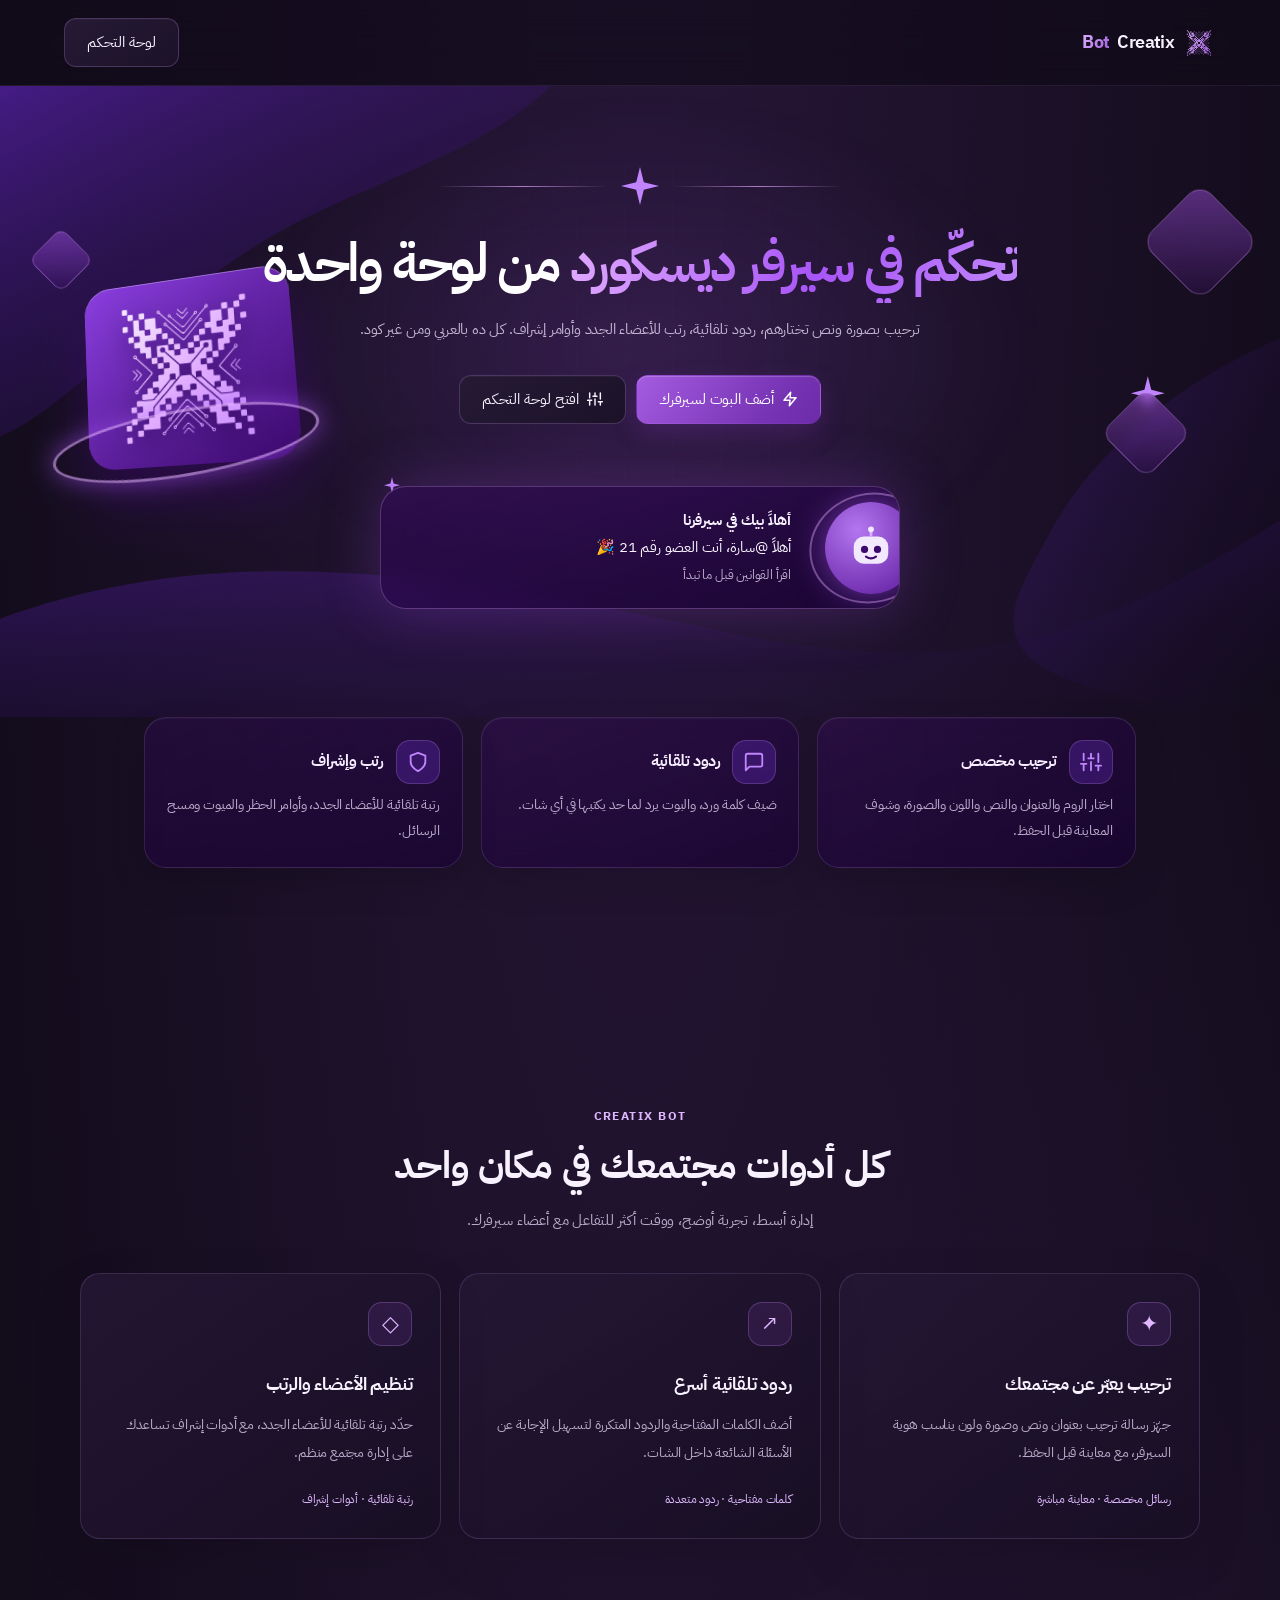
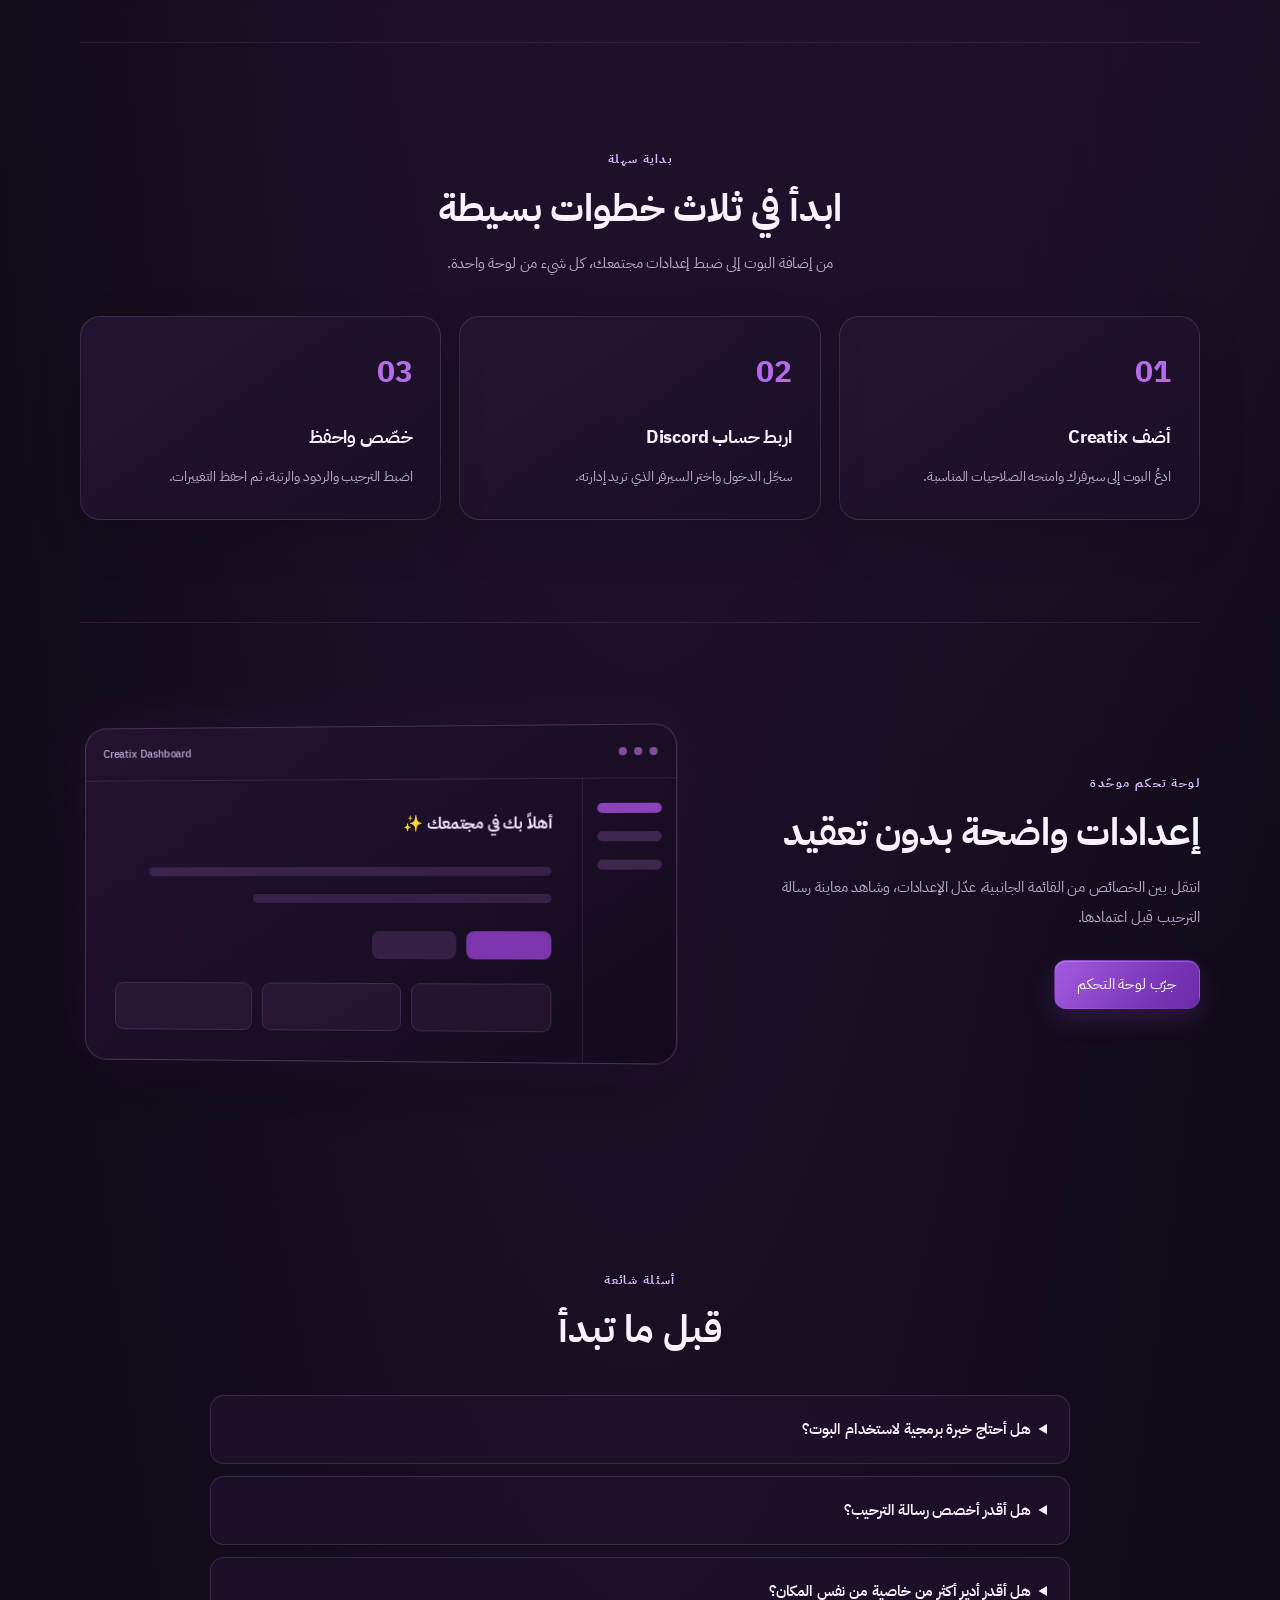
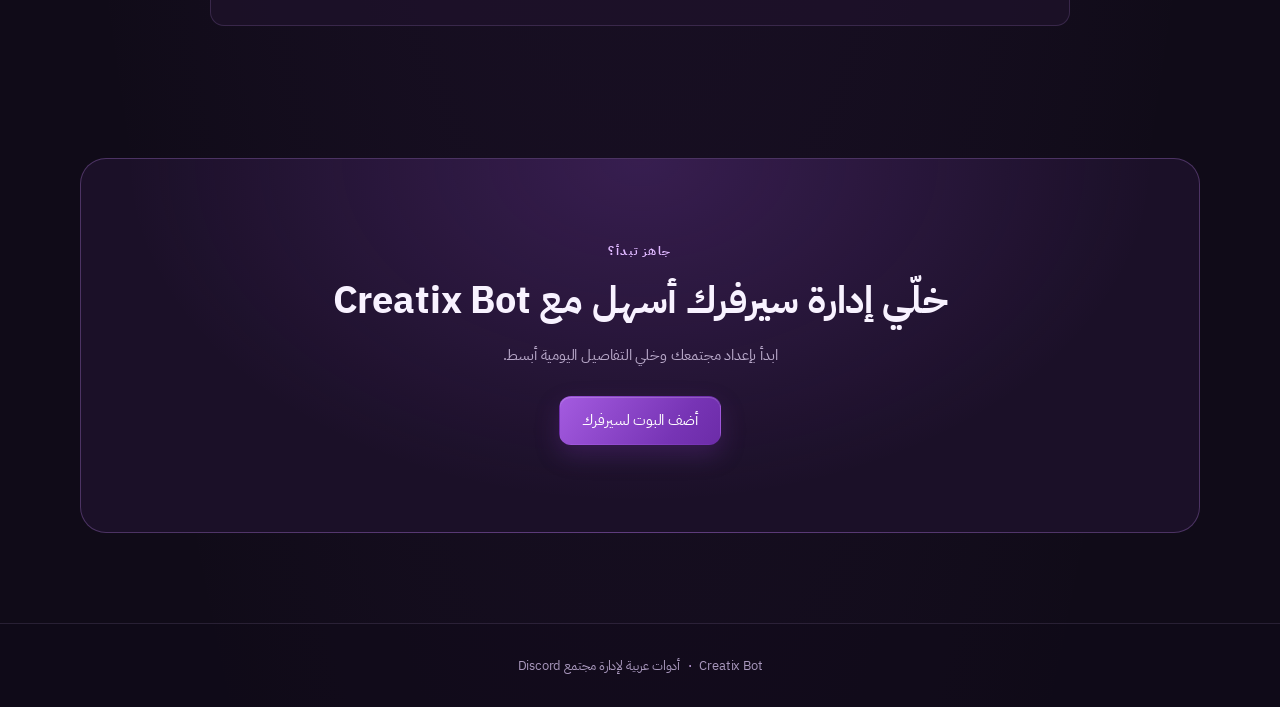
==== index.html @ 6eada6ea "Update stylesheet links and add logo styles" ====
<!doctype html>
<html lang="ar" dir="rtl">
<meta charset="utf-8">
<meta name="viewport" content="width=device-width,initial-scale=1">
<script>
/* restore the clean URL that 404.html encoded as /repo/?/dashboard */
(function(l){if(l.search[1]==='/'){var d=l.search.slice(1).split('&').map(function(s){return s.replace(/~and~/g,'&')}).join('?');
history.replaceState(null,null,l.pathname.slice(0,-1)+d+l.hash)}})(window.location);
/* base URL so relative assets and links work on /dashboard and /dashboard/ */
(function(l){if(l.protocol==='about:')return;document.write('<base href="'+(l.hostname.endsWith('github.io')?'/'+l.pathname.split('/')[1]+'/':'/')+'">')})(window.location);
</script>
<title>Creatix Bot</title>
<link rel="preconnect" href="https://fonts.googleapis.com">
<link rel="preconnect" href="https://fonts.gstatic.com" crossorigin>
<link href="https://fonts.googleapis.com/css2?family=IBM+Plex+Sans+Arabic:wght@400;500;600;700&display=swap" rel="stylesheet">
<style>
:root{--bg:#10002b;--pn:#190036;--bd:#3c096c;--ac:#9d4edd;--hi:#e0aaff;--tx:#f3e9ff;--mu:#b79ad6}
*{box-sizing:border-box}
body{margin:0;font:15px/1.8 'IBM Plex Sans Arabic',Tahoma,system-ui,sans-serif;background:var(--bg);color:var(--tx)}
a{color:inherit;text-decoration:none}
:focus-visible{outline:2px solid var(--hi);outline-offset:2px}
.btn{display:inline-block;border:1px solid var(--bd);background:var(--pn);color:var(--tx);padding:10px 22px;border-radius:10px;cursor:pointer;font:inherit}
.btn.p{background:var(--ac);border-color:var(--ac);color:#fff}
.top{display:flex;justify-content:space-between;align-items:center;padding:16px 5vw}
.logo{font-weight:600;font-size:18px}.logo b{color:var(--hi)}
.hero{position:relative;isolation:isolate;text-align:center;padding:10vh 5vw 8vh}
.hero::before{content:"";position:absolute;inset:0;z-index:-1;background:linear-gradient(var(--bd) 1px,transparent 1px) 0 0/44px 44px,linear-gradient(90deg,var(--bd) 1px,transparent 1px) 0 0/44px 44px;-webkit-mask-image:radial-gradient(ellipse at 50% 40%,#000 20%,transparent 70%);mask-image:radial-gradient(ellipse at 50% 40%,#000 20%,transparent 70%)}
h1{font-size:clamp(30px,6vw,54px);line-height:1.35;font-weight:600;margin:0 auto 14px;max-width:760px}
.lead{color:var(--mu);max-width:560px;margin:0 auto 26px}
.hero .btn{margin:4px}
.emb{max-width:400px;margin:44px auto 0;text-align:start;background:var(--pn);border:1px solid var(--bd);border-inline-start:4px solid var(--ac);border-radius:10px;padding:16px;box-shadow:0 0 70px rgba(157,78,221,.28)}
.emb small{color:var(--mu)}
.g3{display:grid;grid-template-columns:repeat(auto-fit,minmax(240px,1fr));gap:16px;max-width:1000px;margin:0 auto;padding:0 5vw 8vh}
.card{background:var(--pn);border:1px solid var(--bd);border-radius:12px;padding:18px;color:inherit;font:inherit;text-align:start}
.card h3{margin:0 0 4px;font-size:16px}.card p{margin:0;color:var(--mu);font-size:14px}
footer{text-align:center;color:var(--mu);padding:24px;border-top:1px solid var(--bd);font-size:13px}
.dash{display:grid;grid-template-columns:260px 1fr;min-height:100vh}
.sb{background:var(--pn);border-inline-end:1px solid var(--bd);padding:20px 14px;position:sticky;top:0;height:100vh;overflow:auto}
.sb h4{color:var(--mu);font-size:12px;font-weight:400;margin:18px 8px 4px}
.nv{display:block;width:100%;text-align:start;background:none;border:0;color:var(--mu);font:inherit;padding:9px 12px;border-radius:8px;cursor:pointer}
.nv:hover{background:#240046}.nv.on{background:#240046;color:#fff;box-shadow:inset -3px 0 var(--ac)}
.main{padding:28px 5vw;max-width:860px;width:100%}
.main h2{font-size:22px;margin:0 0 4px}.sub{color:var(--mu);margin:0 0 18px}
label{display:block;margin:12px 0 4px;color:var(--mu);font-size:13px}
input,select,textarea{width:100%;padding:9px 11px;border-radius:8px;border:1px solid var(--bd);background:var(--bg);color:var(--tx);font:inherit}
textarea{min-height:90px}.sb select{margin-bottom:6px}
input[type=checkbox]{width:auto;margin-inline-end:6px}
.row{display:flex;gap:8px;margin-bottom:8px}.row input{flex:1}
.pv{border-inline-start:4px solid var(--ac);background:var(--pn);border-radius:8px;padding:12px;margin:14px 0}
.pv div{white-space:pre-wrap}.pv img{max-width:100%;border-radius:8px;margin-top:8px}
.cs{display:grid;grid-template-columns:repeat(auto-fit,minmax(200px,1fr));gap:12px;margin-top:14px}
button.card{cursor:pointer}button.card:hover{border-color:var(--ac)}
@media(max-width:760px){.dash{grid-template-columns:1fr}.sb{position:static;height:auto}}
</style>
<link rel="icon" href="assets/favicon.ico" sizes="any">
<link rel="stylesheet" href="creatix-enhancements.css?v=4">
<link rel="stylesheet" href="creatix-dashboard-motion.css?v=4">
<link rel="stylesheet" href="creatix-landing.css?v=4">

<style id="cx-logo">
.logo{display:inline-flex;align-items:center;gap:8px}
.logo-mark{display:inline-block;flex:none;width:34px;height:34px;background:url(assets/CREATIX.png) center/contain no-repeat}
@supports ((-webkit-mask-image:url(a)) or (mask-image:url(a))){
.logo-mark{background:linear-gradient(120deg,#dfb8ff,#9e56dc);-webkit-mask:url(assets/CREATIX.png) center/contain no-repeat;mask:url(assets/CREATIX.png) center/contain no-repeat}
.plate .lm .logo-mark{background:linear-gradient(135deg,#fff,#e0aaff 55%,#c084fc)}}
.plate .lm{display:grid;width:86%;filter:drop-shadow(0 8px 16px rgba(20,0,50,.5))}
.plate .lm .logo-mark{width:100%;height:auto;aspect-ratio:1}
</style>
<div id="land">
<div class="top"><a class="logo" href="./"><span class="logo-mark" role="img" aria-label="Creatix"></span>Creatix <b>Bot</b></a><a class="btn" href="dashboard">لوحة التحكم</a></div>
<section class="hero">
<svg class="waves" viewBox="0 0 1440 900" preserveAspectRatio="none" aria-hidden="true"><defs><linearGradient id="wg" x1="0" y1="0" x2="1" y2="1"><stop offset="0" stop-color="#6d28d9" stop-opacity=".55"/><stop offset="1" stop-color="#10002b" stop-opacity="0"/></linearGradient></defs><path d="M0 0H620C520 120 380 140 250 260 130 370 60 470 0 500Z" fill="url(#wg)"/><path d="M0 760C260 640 520 700 820 780S1260 760 1440 620V900H0Z" fill="url(#wg)" opacity=".7"/><path d="M1440 360C1330 420 1230 520 1180 640S1060 860 1440 900Z" fill="url(#wg)" opacity=".5"/></svg>
<span class="spk" style="--s:34px;right:9%;top:46%"></span><span class="spk" style="--s:16px;left:30%;top:62%;animation-delay:1.2s"></span>
<i class="dia" style="--w:84px;right:3%;top:18%"></i><i class="dia" style="--w:64px;right:8%;top:50%;animation-delay:1.5s"></i><i class="dia d3" style="--w:46px;left:3%;top:24%;animation-delay:.8s"></i>
<div class="plate"><div class="plate-in"><span class="lm"><span class="logo-mark" role="img" aria-label="Creatix"></span></span></div></div>
<div class="orn"><i></i><span class="spk" style="--s:38px"></span><i></i></div>
<h1><span class="gl">تحكّم في سيرفر ديسكورد</span> <span class="wt">من لوحة واحدة</span></h1>
<p class="lead">ترحيب بصورة ونص تختارهم، ردود تلقائية، رتب للأعضاء الجدد وأوامر إشراف. كل ده بالعربي ومن غير كود.</p>
<a class="btn p inv"><svg viewBox="0 0 24 24" aria-hidden="true"><polygon points="13 2 3 14 12 14 11 22 21 10 12 10 13 2"/></svg>أضف البوت لسيرفرك</a> <a class="btn" href="dashboard"><svg viewBox="0 0 24 24" aria-hidden="true"><path d="M4 21v-7M4 10V3M12 21v-9M12 8V3M20 21v-5M20 12V3M1 14h6M9 8h6M17 16h6"/></svg>افتح لوحة التحكم</a>
<div class="emb"><div class="orb"><svg viewBox="0 0 64 64" aria-hidden="true"><path d="M32 6v8" stroke="#e0aaff" stroke-width="4" stroke-linecap="round"/><circle cx="32" cy="6" r="4" fill="#f3e9ff"/><rect x="8" y="16" width="48" height="38" rx="14" fill="#f3e9ff"/><circle cx="23" cy="34" r="5" fill="#3c096c"/><circle cx="41" cy="34" r="5" fill="#3c096c"/><path d="M25 44q7 5 14 0" stroke="#3c096c" stroke-width="3" fill="none" stroke-linecap="round"/></svg></div><b>أهلاً بيك في سيرفرنا</b><div>أهلاً @سارة، أنت العضو رقم 21 🎉</div><small>اقرأ القوانين قبل ما تبدأ</small></div>
</section>
<div class="g3">
<div class="card"><div class="card-h"><span class="ico"><svg viewBox="0 0 24 24" aria-hidden="true"><path d="M4 21v-7M4 10V3M12 21v-9M12 8V3M20 21v-5M20 12V3M1 14h6M9 8h6M17 16h6"/></svg></span><h3>ترحيب مخصص</h3></div><p>اختار الروم والعنوان والنص واللون والصورة، وشوف المعاينة قبل الحفظ.</p></div>
<div class="card"><div class="card-h"><span class="ico"><svg viewBox="0 0 24 24" aria-hidden="true"><path d="M21 15a2 2 0 0 1-2 2H7l-4 4V5a2 2 0 0 1 2-2h14a2 2 0 0 1 2 2z"/></svg></span><h3>ردود تلقائية</h3></div><p>ضيف كلمة ورد، والبوت يرد لما حد يكتبها في أي شات.</p></div>
<div class="card"><div class="card-h"><span class="ico"><svg viewBox="0 0 24 24" aria-hidden="true"><path d="M12 22s8-4 8-10V5l-8-3-8 3v7c0 6 8 10 8 10z"/></svg></span><h3>رتب وإشراف</h3></div><p>رتبة تلقائية للأعضاء الجدد، وأوامر الحظر والميوت ومسح الرسائل.</p></div>
</div>

<section class="landing-section intro-section">
  <div class="section-heading"><span class="eyebrow">CREATIX BOT</span><h2>كل أدوات مجتمعك في مكان واحد</h2><p>إدارة أبسط، تجربة أوضح، ووقت أكثر للتفاعل مع أعضاء سيرفرك.</p></div>
  <div class="feature-grid">
    <article class="feature-card"><span class="feature-icon">✦</span><h3>ترحيب يعبّر عن مجتمعك</h3><p>جهّز رسالة ترحيب بعنوان ونص وصورة ولون يناسب هوية السيرفر، مع معاينة قبل الحفظ.</p><span class="feature-meta">رسائل مخصصة · معاينة مباشرة</span></article>
    <article class="feature-card"><span class="feature-icon">↗</span><h3>ردود تلقائية أسرع</h3><p>أضف الكلمات المفتاحية والردود المتكررة لتسهيل الإجابة عن الأسئلة الشائعة داخل الشات.</p><span class="feature-meta">كلمات مفتاحية · ردود متعددة</span></article>
    <article class="feature-card"><span class="feature-icon">◇</span><h3>تنظيم الأعضاء والرتب</h3><p>حدّد رتبة تلقائية للأعضاء الجدد، مع أدوات إشراف تساعدك على إدارة مجتمع منظم.</p><span class="feature-meta">رتبة تلقائية · أدوات إشراف</span></article>
  </div>
</section>

<section class="landing-section steps-section">
  <div class="section-heading"><span class="eyebrow">بداية سهلة</span><h2>ابدأ في ثلاث خطوات بسيطة</h2><p>من إضافة البوت إلى ضبط إعدادات مجتمعك، كل شيء من لوحة واحدة.</p></div>
  <div class="steps-grid">
    <article class="step-card"><span>01</span><h3>أضف Creatix</h3><p>ادعُ البوت إلى سيرفرك وامنحه الصلاحيات المناسبة.</p></article>
    <article class="step-card"><span>02</span><h3>اربط حساب Discord</h3><p>سجّل الدخول واختر السيرفر الذي تريد إدارته.</p></article>
    <article class="step-card"><span>03</span><h3>خصّص واحفظ</h3><p>اضبط الترحيب والردود والرتبة، ثم احفظ التغييرات.</p></article>
  </div>
</section>

<section class="landing-section showcase-section">
  <div class="showcase-copy"><span class="eyebrow">لوحة تحكم موحّدة</span><h2>إعدادات واضحة بدون تعقيد</h2><p>انتقل بين الخصائص من القائمة الجانبية، عدّل الإعدادات، وشاهد معاينة رسالة الترحيب قبل اعتمادها.</p><a class="btn p" href="dashboard">جرّب لوحة التحكم</a></div>
  <div class="showcase-panel"><div class="showcase-top"><span></span><span></span><span></span><b>Creatix Dashboard</b></div><div class="showcase-body"><div class="showcase-nav"><i></i><i></i><i></i></div><div class="showcase-content"><strong>أهلاً بك في مجتمعك ✨</strong><div class="showcase-line wide"></div><div class="showcase-line"></div><div class="showcase-actions"><i></i><i></i></div><div class="showcase-stat-grid"><i></i><i></i><i></i></div></div></div></div>
</section>

<section class="landing-section faq-section">
  <div class="section-heading"><span class="eyebrow">أسئلة شائعة</span><h2>قبل ما تبدأ</h2></div>
  <div class="faq-list">
    <details><summary>هل أحتاج خبرة برمجية لاستخدام البوت؟</summary><p>لا، تقدر تضبط الخصائص الأساسية من لوحة التحكم بدون كتابة كود.</p></details>
    <details><summary>هل أقدر أخصص رسالة الترحيب؟</summary><p>نعم، يمكنك تحديد الروم والعنوان والنص واللون ورابط الصورة والفوتر ومعاينة الرسالة.</p></details>
    <details><summary>هل أقدر أدير أكثر من خاصية من نفس المكان؟</summary><p>نعم، لوحة التحكم تجمع إعدادات الترحيب والردود التلقائية والرتبة التلقائية.</p></details>
  </div>
</section>

<section class="final-cta"><span class="eyebrow">جاهز تبدأ؟</span><h2>خلّي إدارة سيرفرك أسهل مع Creatix Bot</h2><p>ابدأ بإعداد مجتمعك وخلي التفاصيل اليومية أبسط.</p><a class="btn p inv">أضف البوت لسيرفرك</a></section>
<footer>Creatix Bot <span>·</span> أدوات عربية لإدارة مجتمع Discord</footer>
</div>

<div id="dash" class="dash noauth" hidden>
<aside class="sb">
<a class="logo" href="./"><span class="logo-mark" role="img" aria-label="Creatix"></span>Creatix <b>Bot</b></a>
<label for="g">السيرفر</label><select id="g"></select>
<h4>عام</h4><button class="nv" data-v="ov">نظرة عامة</button>
<h4>الخصائص</h4>
<button class="nv" data-v="wl">الترحيب</button>
<button class="nv" data-v="rp">الرد التلقائي</button>
<button class="nv" data-v="ar">الرتبة التلقائية</button>
<h4>الحساب</h4><button class="nv" id="out">تسجيل الخروج</button>
</aside>
<main class="main">
<div id="gate" class="gate" hidden><div class="gate-card">
<div class="gate-mark">C</div><h2 id="gh"></h2><p id="gt"></p>
<div class="gate-actions"><a class="btn p" id="lg">المتابعة بحساب Discord</a><a class="btn p inv" id="ab">أضف البوت لسيرفرك</a><button class="btn" id="rf">تحديث</button></div>
<small class="gate-note" id="gn">نطلب معرفة اسمك وسيرفراتك فقط. مش بنقرأ رسائلك.</small>
<div><a class="gate-back" href="./">العودة للصفحة الرئيسية</a> <button class="gate-back" id="lo">تسجيل الخروج</button></div>
</div></div>
<div id="panel" hidden>
<section data-s="ov"><h2>نظرة عامة</h2><p class="sub">اختار الخاصية اللي تحب تضبطها.</p>
<div class="cs">
<button class="card" data-v="wl"><h3>الترحيب</h3><p>رسالة وصورة للأعضاء الجدد</p></button>
<button class="card" data-v="rp"><h3>الرد التلقائي</h3><p>كلمات وردود جاهزة</p></button>
<button class="card" data-v="ar"><h3>الرتبة التلقائية</h3><p>رتبة تتضاف عند الدخول</p></button>
</div></section>
<section data-s="wl" hidden><div class="welcome-layout"><div class="welcome-form"><div class="welcome-heading"><div><span class="eyebrow">إعدادات المجتمع</span><h2>إعداد الترحيب</h2><p class="sub">خصص الرسالة التي تظهر تلقائيًا عند انضمام عضو جديد إلى سيرفرك.</p></div><span class="heading-icon">✦</span></div>
<div class="welcome-toggle"><div><strong>تفعيل الترحيب</strong><small>سيتم عرض رسالة الترحيب عند دخول الأعضاء الجدد.</small></div><label class="switch"><input id="won" type="checkbox"><span></span></label></div>
<label for="wch">الروم</label><select id="wch"></select>
<label for="wt">العنوان</label><input id="wt">
<label for="wx">النص (المتغيرات: {member} {server} {count})</label><textarea id="wx"></textarea>
<label for="wc">اللون</label><input id="wc" type="color">
<label for="wi">رابط الصورة (يبدأ بـ https)</label><input id="wi" placeholder="https://...">
<label for="wf">الفوتر</label><input id="wf">
<div class="welcome-preview-head"><strong>معاينة الرسالة</strong><span>تتحدث تلقائيًا أثناء التعديل</span></div><div class="pv" id="pv"></div>
<div class="welcome-save"><button class="btn p sv">حفظ التغييرات</button> <span class="st"></span></div></div>
<aside class="welcome-aside"><div class="aside-art"><span>✦</span><strong>Creatix</strong><small>WELCOME EXPERIENCE</small></div><div class="aside-tip"><span class="tip-icon">✧</span><h3>نصائح لرسالة ترحيب مميزة</h3><p>خلّي أول انطباع عن سيرفرك واضح وودود، وعرّف العضو الجديد بالمكان.</p><ul><li>استخدم اسم السيرفر لتخصيص الرسالة.</li><li>أضف روابط مهمة مثل القوانين.</li><li>اكتب رسالة قصيرة وسهلة القراءة.</li></ul></div><div class="aside-note"><strong>المتغيرات المتاحة</strong><code>{member}</code><code>{server}</code><code>{count}</code><small>استخدمها داخل نص الترحيب لتخصيص الرسالة تلقائيًا.</small></div></aside></div></section>
<section data-s="rp" hidden><h2>الرد التلقائي</h2><p class="sub">لما حد يكتب الكلمة، البوت يرد بالنص.</p>
<div id="rl"></div><button class="btn" id="ad">إضافة رد</button><br><br>
<button class="btn p sv">حفظ</button> <span class="st"></span></section>
<section data-s="ar" hidden><h2>الرتبة التلقائية</h2><p class="sub">رتبة البوت لازم تكون أعلى منها.</p>
<label for="ro">الرتبة</label><select id="ro"></select><br>
<button class="btn p sv">حفظ</button> <span class="st"></span></section>
</div>
</main>
<div class="savebar" id="sbar"><span>عندك تغييرات غير محفوظة</span><button class="btn" id="rv">تجاهل</button><button class="btn p" id="sv2">حفظ التغييرات</button></div>
</div>
<div class="cx-bar" id="bar"></div>
<div class="toasts" id="toasts" aria-live="polite"></div>

<script>
const API='https://creatix-studio-bot.opaidamazed.workers.dev',CID='1567973220165095605';
const INV='https://discord.com/oauth2/authorize?client_id='+CID+'&permissions=1099780156422&scope=bot%20applications.commands';
const $=i=>document.getElementById(i),all=s=>document.querySelectorAll(s);
const esc=s=>String(s).replace(/[&<>"']/g,c=>'&#'+c.charCodeAt(0)+';');
const opt=(a,f)=>'<option value="">—</option>'+a.map(x=>'<option value="'+x.id+'">'+f(x)+'</option>').join('');
all('.inv').forEach(a=>{a.href=INV;a.target='_blank'});$('lg').href=API+'/login';
let fake=null;const rs=u=>{try{history.replaceState(null,'',new URL(u,document.baseURI))}catch(e){}};
if(location.hash.startsWith('#sid=')){localStorage.sid=location.hash.slice(5);rs('dashboard')}
else if(location.hash=='#/dashboard')rs('dashboard');
const api=async(u,o={})=>{const r=await fetch(API+u,{...o,headers:{authorization:'Bearer '+(localStorage.sid||''),'content-type':'application/json'}});
if(r.status==401){delete localStorage.sid;throw 401}if(!r.ok){const j=await r.json().catch(()=>({}));throw{status:r.status,detail:j.detail||j.error}}return r.json()};
const GM={load:['جارٍ التحميل…','لحظات ونجهّز لوحتك.'],login:['سجّل دخولك للمتابعة','استخدم حساب Discord لإدارة السيرفرات اللي البوت موجود فيها.'],none:['البوت مش في سيرفر تديره','أضف البوت لسيرفرك، وبعدها حدّث الصفحة.'],err:['تعذّر تحميل البيانات','حدّث الصفحة بعد لحظات.']};
function gate(m,t){$('gate').hidden=!m;$('panel').hidden=!!m;$('dash').classList.toggle('noauth',!!m);if(!m)return;
$('gh').textContent=GM[m][0];$('gt').textContent=t||GM[m][1];$('lg').hidden=$('gn').hidden=m!='login';
$('ab').hidden=$('rf').hidden=$('lo').hidden=!(m=='none'||m=='err')}
$('rf').onclick=()=>location.reload();
let on=0;
const isDash=()=>fake!==null?fake:location.pathname.replace(/\/$/,'').endsWith('/dashboard');
function go(u){const d=/dashboard\/?$/.test(u);try{history.pushState(null,'',new URL(u,document.baseURI))}catch(e){fake=d}route();scrollTo(0,0)}
function route(){const d=isDash();if(!d&&fake===null){try{if(location.pathname!==new URL(document.baseURI).pathname)history.replaceState(null,'',document.baseURI)}catch(e){}}$('land').hidden=d;$('dash').hidden=!d;if(d&&!on){on=1;start()}if(!d)on=0}
async function start(){if(!localStorage.sid)return gate('login');gate('load');
try{const gs=await api('/api/guilds');
if(!gs.length){let t;try{const d=await api('/api/diag');t=d.bot===0?'البوت لسه مش مضاف على أي سيرفر.':d.shared===0?'البوت موجود، بس مش في أي سيرفر إنت فيه.':'البوت موجود في سيرفراتك، بس مفيش عندك صلاحية Manage Server فيها.'}catch(e){}return gate('none',t)}
gate(0);$('g').innerHTML=gs.map(g=>'<option value="'+g.id+'">'+esc(g.name)+'</option>').join('');load()}
catch(e){gate(e===401?'login':'err',e===401?'انتهت الجلسة، سجّل دخولك مرة تانية.':e&&e.detail?'السبب: '+e.detail:e instanceof TypeError?'تعذّر الوصول للخادم.':'')}}
$('lo').onclick=()=>$('out').click();
async function load(){const id=$('g').value;$('bar').classList.add('on');$('panel').classList.add('loading');try{
const [m,c]=await Promise.all([api('/api/guilds/'+id+'/meta'),api('/api/guilds/'+id+'/config')]);
$('wch').innerHTML=opt(m.channels,x=>'#'+esc(x.name));$('ro').innerHTML=opt(m.roles,x=>esc(x.name));
const w=c.welcome;$('won').checked=w.on;$('wch').value=w.channel;$('wt').value=w.title;$('wx').value=w.text;$('wc').value=w.color;$('wi').value=w.image;$('wf').value=w.footer;$('ro').value=c.autorole;
$('rl').innerHTML='';c.replies.forEach(r=>add(r.k,r.v));pv()}finally{$('bar').classList.remove('on');$('panel').classList.remove('loading');mark(0)}}
function add(k,v){const d=document.createElement('div');d.className='row';
d.innerHTML='<input class="k" placeholder="الكلمة"><input class="v" placeholder="الرد"><button class="btn" type="button">حذف</button>';
d.querySelector('.k').value=typeof k=='string'?k:'';d.querySelector('.v').value=typeof v=='string'?v:'';
d.querySelector('button').onclick=()=>{mark(1);d.classList.add('out');setTimeout(()=>d.remove(),180)};$('rl').appendChild(d)}
function pv(){const f=s=>esc(s).split('{member}').join('@العضو').split('{server}').join('السيرفر').split('{count}').join('21');
const p=$('pv');p.style.borderColor=$('wc').value;
p.innerHTML='<b>'+f($('wt').value)+'</b><div>'+f($('wx').value)+'</div>'+($('wi').value.startsWith('https://')?'<img src="'+esc($('wi').value)+'" alt="">':'')+'<small>'+f($('wf').value)+'</small>'}
['wt','wx','wc','wi','wf'].forEach(i=>$(i).addEventListener('input',pv));
function show(v){all('[data-s]').forEach(s=>s.hidden=s.dataset.s!=v);all('.nv[data-v]').forEach(b=>b.classList.toggle('on',b.dataset.v==v))}
all('[data-v]').forEach(b=>b.onclick=()=>show(b.dataset.v));show('ov');
$('ad').onclick=()=>add();$('g').onchange=load;
$('out').onclick=()=>{delete localStorage.sid;on=0;go('./')};
let dirty=0;
function mark(v){dirty=v;$('sbar').classList.toggle('show',!!v)}
function toast(t,k){const e=document.createElement('div');e.className='toast '+k;e.textContent=t;$('toasts').appendChild(e);
setTimeout(()=>{e.classList.add('out');setTimeout(()=>e.remove(),250)},2600)}
async function save(b){b.classList.add('busy');b.disabled=true;
const body={welcome:{on:$('won').checked,channel:$('wch').value,title:$('wt').value,text:$('wx').value,color:$('wc').value,image:$('wi').value,footer:$('wf').value},autorole:$('ro').value,
replies:[...all('#rl .row')].map(r=>({k:r.querySelector('.k').value.trim(),v:r.querySelector('.v').value.trim()})).filter(r=>r.k&&r.v)};
try{await api('/api/guilds/'+$('g').value+'/config',{method:'PUT',body:JSON.stringify(body)});mark(0);toast('تم حفظ التغييرات','ok')}
catch(e){toast(e===401?'انتهت الجلسة، سجّل دخولك من جديد':'فشل الحفظ، حاول مرة أخرى','err')}
b.classList.remove('busy');b.disabled=false}
all('.sv').forEach(b=>b.onclick=()=>save(b));
$('sv2').onclick=()=>save($('sv2'));$('rv').onclick=()=>load();
$('panel').addEventListener('input',()=>mark(1));$('ad').addEventListener('click',()=>mark(1));
addEventListener('beforeunload',e=>{if(dirty)e.preventDefault()});
addEventListener('popstate',route);
document.addEventListener('click',e=>{const a=e.target.closest&&e.target.closest('a[href]');if(!a||a.target||e.metaKey||e.ctrlKey||e.shiftKey||e.button)return;
const r=a.getAttribute('href');if(r!=='dashboard'&&r!=='./')return;e.preventDefault();go(r)});
route();
</script>
---- creatix-enhancements.css ----
/* Creatix Bot — visual refresh layer
   Intentionally overrides presentation only. Existing HTML, API calls,
   Discord session handling, and saved configuration remain untouched. */
:root {
  --bg: #100b18;
  --pn: #1b1228;
  --bd: #403052;
  --ac: #9450d5;
  --hi: #dfb8ff;
  --tx: #f8f2ff;
  --mu: #b9a9ca;
  --surface-soft: #241934;
  --surface-hover: #2c1e3d;
  --shadow-violet: 0 18px 50px rgba(91, 35, 132, .22);
  --shadow-card: 0 16px 38px rgba(0, 0, 0, .22);
  --ease-out: cubic-bezier(.2, .75, .25, 1);
}

html {
  scroll-behavior: smooth;
  scrollbar-color: #63427e #130d1d;
}

body {
  position: relative;
  overflow-x: hidden;
  background:
    radial-gradient(ellipse at 50% -18%, rgba(147, 74, 204, .19), transparent 48rem),
    radial-gradient(ellipse at 100% 42%, rgba(89, 47, 124, .11), transparent 34rem),
    var(--bg);
  color: var(--tx);
  letter-spacing: -.012em;
  -webkit-font-smoothing: antialiased;
  text-rendering: optimizeLegibility;
}

[hidden] {
  display: none !important;
}

::selection {
  color: #fff;
  background: rgba(157, 78, 221, .48);
}

:focus-visible {
  outline: 2px solid var(--hi);
  outline-offset: 3px;
}

a {
  transition: color .2s ease, opacity .2s ease;
}

.top {
  position: relative;
  z-index: 3;
  padding: 18px clamp(20px, 5vw, 84px);
  border-bottom: 1px solid rgba(223, 184, 255, .09);
  background: rgba(16, 11, 24, .62);
  backdrop-filter: blur(18px);
  -webkit-backdrop-filter: blur(18px);
}

.logo {
  display: inline-flex;
  align-items: center;
  gap: 5px;
  letter-spacing: -.035em;
}

.logo b {
  background: linear-gradient(120deg, #dfb8ff, #9e56dc);
  background-clip: text;
  -webkit-background-clip: text;
  color: transparent;
}

.btn {
  position: relative;
  overflow: hidden;
  border: 1px solid rgba(194, 143, 235, .26);
  border-radius: 12px;
  background: linear-gradient(145deg, #261a35, #1b1228);
  color: var(--tx);
  padding: 10px 22px;
  box-shadow: 0 1px 0 rgba(255, 255, 255, .035) inset;
  transition:
    transform .25s var(--ease-out),
    border-color .25s ease,
    background .25s ease,
    box-shadow .25s ease,
    filter .25s ease;
}

.btn::after {
  content: "";
  position: absolute;
  inset: 0;
  pointer-events: none;
  background: linear-gradient(115deg, transparent 25%, rgba(255,255,255,.13), transparent 70%);
  transform: translateX(-130%);
  transition: transform .65s var(--ease-out);
}

.btn:hover {
  transform: translateY(-2px);
  border-color: rgba(223, 184, 255, .58);
  box-shadow: 0 10px 26px rgba(0, 0, 0, .2);
}

.btn:hover::after {
  transform: translateX(130%);
}

.btn:active {
  transform: translateY(0) scale(.985);
}

.btn.p {
  border-color: transparent;
  background: linear-gradient(125deg, #a45be0, #7734b5 72%, #6c2ca8);
  color: #fff;
  box-shadow: 0 10px 25px rgba(129, 58, 184, .25), 0 1px 0 rgba(255,255,255,.18) inset;
}

.btn.p:hover {
  filter: brightness(1.09);
  box-shadow: 0 14px 32px rgba(129, 58, 184, .36), 0 1px 0 rgba(255,255,255,.2) inset;
}

.hero {
  isolation: isolate;
  overflow: hidden;
  padding: clamp(76px, 10vh, 124px) 5vw 88px;
}

.hero::before {
  opacity: .72;
  background:
    linear-gradient(rgba(157, 78, 221, .13) 1px, transparent 1px) 0 0 / 48px 48px,
    linear-gradient(90deg, rgba(157, 78, 221, .13) 1px, transparent 1px) 0 0 / 48px 48px;
  -webkit-mask-image: radial-gradient(ellipse at 50% 38%, #000 14%, transparent 73%);
  mask-image: radial-gradient(ellipse at 50% 38%, #000 14%, transparent 73%);
  animation: grid-breathe 9s ease-in-out infinite alternate;
}

.hero::after {
  content: "";
  position: absolute;
  z-index: -1;
  width: min(72vw, 820px);
  height: min(48vw, 500px);
  top: 2%;
  left: 50%;
  border-radius: 50%;
  background: radial-gradient(ellipse, rgba(148, 80, 213, .15), transparent 68%);
  filter: blur(20px);
  transform: translateX(-50%);
  pointer-events: none;
}

h1 {
  position: relative;
  letter-spacing: -.045em;
  text-wrap: balance;
  background: linear-gradient(115deg, #fff 12%, #ead4ff 56%, #b878e8 100%);
  color: transparent;
  -webkit-background-clip: text;
  background-clip: text;
  animation: fade-up .75s var(--ease-out) both;
}

.lead {
  position: relative;
  color: #c3b4d2;
  line-height: 2;
  animation: fade-up .8s .12s var(--ease-out) both;
}

.hero .btn {
  margin: 5px 3px;
}

.hero .btn.p {
  animation: fade-up .8s .2s var(--ease-out) both;
}

.emb {
  position: relative;
  overflow: hidden;
  margin-top: 48px;
  border: 1px solid rgba(213, 178, 244, .2);
  border-inline-start: 4px solid var(--ac);
  border-radius: 18px;
  background: linear-gradient(145deg, rgba(38, 25, 54, .98), rgba(25, 16, 39, .98));
  box-shadow: var(--shadow-violet), 0 1px 0 rgba(255,255,255,.05) inset;
  animation: float-in 1s .18s var(--ease-out) both, gentle-float 7s 1.2s ease-in-out infinite;
}

.emb::before {
  content: "";
  position: absolute;
  inset: 0 0 auto;
  height: 1px;
  background: linear-gradient(90deg, transparent, rgba(223,184,255,.5), transparent);
}

.emb small {
  color: #b9a9ca;
}

.g3 {
  max-width: 1120px;
  gap: 18px;
  padding-bottom: 96px;
}

.card {
  position: relative;
  overflow: hidden;
  border: 1px solid rgba(180, 139, 214, .19);
  border-radius: 18px;
  background: linear-gradient(150deg, rgba(34, 22, 49, .98), rgba(25, 16, 39, .98));
  padding: 22px;
  box-shadow: 0 1px 0 rgba(255,255,255,.035) inset, 0 14px 36px rgba(0,0,0,.14);
  transition:
    transform .3s var(--ease-out),
    border-color .3s ease,
    background .3s ease,
    box-shadow .3s ease;
}

.g3 > .card {
  animation: fade-up .7s var(--ease-out) both;
}

.g3 > .card:nth-child(2) {
  animation-delay: .09s;
}

.g3 > .card:nth-child(3) {
  animation-delay: .18s;
}

.card::before {
  content: "";
  position: absolute;
  inset: 0 0 auto;
  height: 2px;
  opacity: .0;
  background: linear-gradient(90deg, transparent, var(--ac), transparent);
  transition: opacity .3s ease;
}

.card:hover {
  transform: translateY(-5px);
  border-color: rgba(190, 133, 235, .55);
  background: linear-gradient(150deg, rgba(45, 28, 64, .98), rgba(29, 18, 44, .98));
  box-shadow: var(--shadow-card), 0 0 30px rgba(139, 67, 187, .1);
}

.card:hover::before {
  opacity: 1;
}

.card h3 {
  margin-bottom: 8px;
  color: #f7efff;
  letter-spacing: -.025em;
}

.card p {
  color: #b9a9ca;
  line-height: 1.9;
}

footer {
  border-top-color: rgba(223, 184, 255, .12);
  color: #a998bd;
  background: rgba(16, 11, 24, .35);
}

.dash {
  min-height: 100vh;
  background:
    radial-gradient(ellipse at 64% -20%, rgba(148, 80, 213, .11), transparent 38rem),
    var(--bg);
}

.sb {
  z-index: 4;
  border-inline-end-color: rgba(223, 184, 255, .12);
  background:
    linear-gradient(180deg, rgba(34, 21, 49, .99), rgba(24, 15, 36, .99));
  padding: 24px 16px;
  box-shadow: 10px 0 40px rgba(0, 0, 0, .08);
  scrollbar-width: thin;
}

.sb .logo {
  margin: 2px 8px 10px;
}

.sb h4 {
  margin: 22px 8px 8px;
  color: #907ba7;
  font-weight: 600;
  letter-spacing: .02em;
}

.sb select {
  border-color: rgba(188, 144, 223, .25);
  background: #170f22;
}

.nv {
  position: relative;
  margin: 2px 0;
  border: 1px solid transparent;
  color: #b9a9ca;
  padding: 10px 13px;
  transition: color .2s ease, background .2s ease, border-color .2s ease, transform .2s ease;
}

.nv:hover {
  background: rgba(157, 78, 221, .12);
  color: #f5eaff;
  transform: translateX(-2px);
}

.nv.on {
  border-color: rgba(174, 111, 219, .14);
  background: linear-gradient(90deg, rgba(113, 54, 156, .14), rgba(157, 78, 221, .22));
  color: #fff;
  box-shadow: inset -3px 0 var(--ac), 0 5px 18px rgba(0,0,0,.1);
}

.main {
  max-width: 1100px;
  padding: clamp(24px, 4vw, 52px);
}

.main h2 {
  margin-bottom: 6px;
  color: #f8f1ff;
  letter-spacing: -.03em;
}

.sub {
  margin-bottom: 24px;
  color: #b6a5c8;
  line-height: 1.9;
}

label {
  color: #c4b3d5;
  font-weight: 500;
}

input,
select,
textarea {
  border: 1px solid rgba(177, 134, 213, .25);
  border-radius: 11px;
  background: rgba(16, 10, 25, .78);
  color: #f8f2ff;
  box-shadow: 0 1px 0 rgba(255,255,255,.025) inset;
  transition: border-color .2s ease, box-shadow .2s ease, background .2s ease;
}

input::placeholder,
textarea::placeholder {
  color: #7d6a90;
}

input:hover,
select:hover,
textarea:hover {
  border-color: rgba(190, 143, 231, .48);
}

input:focus,
select:focus,
textarea:focus {
  border-color: #a65cdd;
  outline: none;
  background: #181023;
  box-shadow: 0 0 0 3px rgba(157, 78, 221, .16);
}

input[type="color"] {
  min-height: 42px;
  padding: 4px;
  cursor: pointer;
}

input[type="checkbox"] {
  accent-color: #a45bdc;
}

.pv {
  border-inline-start-width: 4px;
  border-inline-start-color: var(--ac);
  border-radius: 12px;
  background: linear-gradient(145deg, #261936, #1b1228);
  box-shadow: 0 10px 24px rgba(0,0,0,.15);
  animation: fade-up .35s var(--ease-out) both;
}

.pv img {
  display: block;
  max-height: 240px;
  object-fit: cover;
}

.cs {
  gap: 16px;
}

button.card {
  cursor: pointer;
  text-align: start;
}

button.card:hover {
  border-color: rgba(190, 133, 235, .55);
}

.row {
  align-items: center;
}

.row .btn {
  flex-shrink: 0;
}

.st {
  display: inline-block;
  margin-inline-start: 8px;
  color: #d6b5f1;
  font-size: 13px;
  transition: opacity .2s ease;
}

.sv:active {
  transform: scale(.98);
}

@keyframes fade-up {
  from { opacity: 0; transform: translateY(16px); }
  to { opacity: 1; transform: translateY(0); }
}

@keyframes float-in {
  from { opacity: 0; transform: translateY(20px) scale(.985); }
  to { opacity: 1; transform: translateY(0) scale(1); }
}

@keyframes gentle-float {
  0%, 100% { translate: 0 0; }
  50% { translate: 0 -5px; }
}

@keyframes grid-breathe {
  from { opacity: .42; }
  to { opacity: .82; }
}

@media (max-width: 760px) {
  .top {
    padding: 14px 20px;
  }

  .hero {
    padding: 72px 22px 58px;
  }

  h1 {
    letter-spacing: -.035em;
  }

  .hero .btn {
    min-width: min(100%, 190px);
    margin: 5px 2px;
  }

  .emb {
    margin-top: 34px;
  }

  .g3 {
    gap: 12px;
    padding: 0 20px 64px;
  }

  .dash {
    grid-template-columns: 1fr;
  }

  .sb {
    position: relative;
    top: auto;
    height: auto;
    max-height: none;
    overflow: visible;
    padding: 16px 14px;
    border-inline-end: 0;
    border-bottom: 1px solid rgba(223, 184, 255, .12);
  }

  .sb .nv {
    display: inline-block;
    width: calc(50% - 4px);
    vertical-align: top;
  }

  .main {
    max-width: 100%;
    padding: 24px 20px 52px;
  }

  .row {
    flex-wrap: wrap;
  }

  .row input {
    min-width: 0;
  }
}

@media (max-width: 440px) {
  body {
    font-size: 14px;
  }

  .logo {
    font-size: 16px;
  }

  .hero {
    padding-top: 58px;
  }

  .hero .btn {
    width: 100%;
  }

  .emb {
    padding: 14px;
  }

  .sb .nv {
    padding: 9px 10px;
    font-size: 13px;
  }

  .row {
    gap: 7px;
  }

  .row input {
    flex-basis: 100%;
  }

  .row .btn {
    width: 100%;
  }
}

@media (prefers-reduced-motion: reduce) {
  *,
  *::before,
  *::after {
    scroll-behavior: auto !important;
    animation-duration: .01ms !important;
    animation-iteration-count: 1 !important;
    transition-duration: .01ms !important;
  }
}

/* Global Arabic typography — IBM Plex Sans Arabic */
:root {
  --font-ui: "IBM Plex Sans Arabic", Tahoma, Arial, sans-serif;
}

html,
body,
button,
input,
select,
textarea,
optgroup,
option {
  font-family: var(--font-ui);
}

body {
  font-family: var(--font-ui);
}

/* ── Longer landing page: editorial rhythm and useful content depth ── */
.hero {
  padding-top: clamp(100px, 15vh, 176px);
  padding-bottom: clamp(88px, 12vh, 140px);
}
.hero h1 { max-width: 820px; }
.emb { margin-top: 52px; }
.g3 { max-width: 1120px; padding-bottom: clamp(84px, 11vw, 132px); }
.landing-section {
  width: min(1120px, calc(100% - 48px));
  margin: 0 auto;
  padding: clamp(64px, 8vw, 112px) 0;
}
.section-heading {
  max-width: 680px;
  margin: 0 auto 38px;
  text-align: center;
}
.eyebrow {
  display: inline-block;
  margin-bottom: 10px;
  color: var(--hi);
  font-size: 12px;
  font-weight: 700;
  letter-spacing: .12em;
}
.section-heading h2,
.showcase-copy h2,
.final-cta h2 {
  margin: 0 0 12px;
  color: var(--tx);
  font-size: clamp(25px, 3.5vw, 38px);
  line-height: 1.45;
}
.section-heading p,
.showcase-copy p,
.final-cta p {
  margin: 0;
  color: var(--mu);
  line-height: 2;
}
.feature-grid,
.steps-grid {
  display: grid;
  grid-template-columns: repeat(3, minmax(0, 1fr));
  gap: 18px;
}
.feature-card,
.step-card {
  min-height: 230px;
  padding: 28px;
  border: 1px solid rgba(177, 134, 213, .2);
  border-radius: 20px;
  background: linear-gradient(145deg, rgba(37, 23, 53, .88), rgba(24, 15, 36, .92));
  box-shadow: 0 18px 50px rgba(0,0,0,.12);
  transition: transform .25s ease, border-color .25s ease, box-shadow .25s ease;
}
.feature-card:hover,
.step-card:hover {
  transform: translateY(-5px);
  border-color: rgba(190, 133, 235, .55);
  box-shadow: 0 22px 55px rgba(93, 35, 132, .16);
}
.feature-icon {
  display: grid;
  width: 44px;
  height: 44px;
  place-items: center;
  margin-bottom: 22px;
  border: 1px solid rgba(190, 133, 235, .28);
  border-radius: 14px;
  background: rgba(157, 78, 221, .13);
  color: var(--hi);
  font-size: 22px;
}
.feature-card h3,
.step-card h3 { margin: 0 0 10px; color: var(--tx); font-size: 18px; }
.feature-card p,
.step-card p { margin: 0; color: var(--mu); font-size: 14px; line-height: 2; }
.feature-meta { display: block; margin-top: 22px; color: var(--hi); font-size: 12px; }
.steps-section { border-block: 1px solid rgba(177, 134, 213, .12); }
.step-card { min-height: 190px; }
.step-card > span {
  display: block;
  margin-bottom: 22px;
  color: #b66be8;
  font-size: 30px;
  font-weight: 700;
  direction: ltr;
  text-align: right;
}
.showcase-section {
  display: grid;
  grid-template-columns: minmax(0, .85fr) minmax(0, 1.15fr);
  align-items: center;
  gap: clamp(32px, 7vw, 88px);
}
.showcase-copy .btn { margin-top: 28px; }
.showcase-panel {
  overflow: hidden;
  min-height: 320px;
  border: 1px solid rgba(177, 134, 213, .3);
  border-radius: 22px;
  background: linear-gradient(145deg, #241331, #130b1d);
  box-shadow: 0 28px 80px rgba(0,0,0,.28), 0 0 60px rgba(157,78,221,.1);
  transform: perspective(1000px) rotateY(-3deg);
}
.showcase-top {
  display: flex;
  align-items: center;
  gap: 7px;
  padding: 16px 18px;
  border-bottom: 1px solid rgba(177, 134, 213, .16);
  color: #bda8d1;
  font-size: 11px;
}
.showcase-top > span { width: 8px; height: 8px; border-radius: 50%; background: #80509f; }
.showcase-top b { margin-inline-start: auto; font-weight: 500; }
.showcase-body { display: grid; grid-template-columns: 92px 1fr; min-height: 270px; }
.showcase-nav { padding: 24px 14px; border-inline-end: 1px solid rgba(177, 134, 213, .13); }
.showcase-nav i { display: block; height: 10px; margin-bottom: 18px; border-radius: 8px; background: rgba(190, 133, 235, .22); }
.showcase-nav i:first-child { background: #8b43ba; }
.showcase-content { padding: 30px; }
.showcase-content strong { color: #f4eaff; font-size: 16px; }
.showcase-line { width: 68%; height: 9px; margin-top: 18px; border-radius: 8px; background: rgba(190, 133, 235, .17); }
.showcase-line.wide { width: 92%; margin-top: 28px; }
.showcase-actions { display: flex; gap: 10px; margin-top: 28px; }
.showcase-actions i { width: 84px; height: 28px; border-radius: 8px; background: #7d36ae; }
.showcase-actions i + i { background: rgba(190, 133, 235, .16); }
.showcase-stat-grid { display: grid; grid-template-columns: repeat(3,1fr); gap: 10px; margin-top: 24px; }
.showcase-stat-grid i { height: 48px; border: 1px solid rgba(190, 133, 235, .18); border-radius: 9px; background: rgba(190, 133, 235, .07); }
.faq-section { max-width: 860px; }
.faq-list { display: grid; gap: 12px; }
.faq-list details {
  padding: 20px 22px;
  border: 1px solid rgba(177, 134, 213, .2);
  border-radius: 14px;
  background: rgba(31, 19, 44, .72);
}
.faq-list summary { color: var(--tx); font-weight: 600; cursor: pointer; }
.faq-list details p { margin: 12px 0 0; color: var(--mu); line-height: 1.9; }
.final-cta {
  margin: 30px auto 90px;
  padding: clamp(40px, 7vw, 78px) 24px;
  width: min(1120px, calc(100% - 48px));
  border: 1px solid rgba(190, 133, 235, .3);
  border-radius: 26px;
  background: radial-gradient(ellipse at 50% 0%, rgba(157,78,221,.22), transparent 65%), #1b1028;
  text-align: center;
}
.final-cta .btn { margin-top: 26px; }
footer { padding: 30px 20px; }
footer span { color: var(--hi); padding-inline: 5px; }

/* ── Welcome settings: structured two-column workspace ── */
.main { max-width: 1240px; }
.welcome-layout {
  display: grid;
  grid-template-columns: minmax(0, 1fr) 292px;
  align-items: start;
  gap: 24px;
  margin-top: 18px;
}
.welcome-form {
  min-width: 0;
  padding: clamp(22px, 3vw, 34px);
  border: 1px solid rgba(177, 134, 213, .2);
  border-radius: 22px;
  background: linear-gradient(145deg, rgba(34, 21, 49, .94), rgba(22, 14, 33, .98));
  box-shadow: 0 18px 48px rgba(0,0,0,.14);
}
.welcome-heading {
  display: flex;
  align-items: flex-start;
  justify-content: space-between;
  gap: 18px;
  margin-bottom: 28px;
}
.welcome-heading h2 { margin: 0 0 5px; font-size: 25px; }
.welcome-heading .sub { margin: 0; }
.heading-icon {
  display: grid;
  flex: 0 0 48px;
  width: 48px;
  height: 48px;
  place-items: center;
  border: 1px solid rgba(190, 133, 235, .3);
  border-radius: 15px;
  background: rgba(157, 78, 221, .14);
  color: var(--hi);
  font-size: 23px;
}
.welcome-toggle {
  display: flex;
  align-items: center;
  justify-content: space-between;
  gap: 18px;
  margin-bottom: 26px;
  padding: 18px 20px;
  border: 1px solid rgba(80, 195, 130, .22);
  border-radius: 15px;
  background: rgba(36, 105, 71, .1);
}
.welcome-toggle strong,
.welcome-toggle small { display: block; }
.welcome-toggle strong { color: var(--tx); font-size: 15px; }
.welcome-toggle small { margin-top: 4px; color: var(--mu); font-size: 12px; line-height: 1.8; }
.welcome-toggle label.switch { display: block; flex: 0 0 auto; margin: 0; cursor: pointer; }
.welcome-toggle .switch input {
  position: absolute;
  width: 1px;
  height: 1px;
  opacity: 0;
}
.welcome-toggle .switch span {
  display: block;
  position: relative;
  width: 48px;
  height: 27px;
  border-radius: 20px;
  background: #4b3a59;
  transition: background .2s ease;
}
.welcome-toggle .switch span::after {
  content: "";
  position: absolute;
  top: 4px;
  inset-inline-start: 4px;
  width: 19px;
  height: 19px;
  border-radius: 50%;
  background: white;
  transition: transform .2s ease;
}
.welcome-toggle .switch input:checked + span { background: #873cc0; }
.welcome-toggle .switch input:checked + span::after { transform: translateX(-21px); }
.welcome-form > label { margin-top: 18px; margin-bottom: 7px; color: #e1d1f0; font-size: 13px; }
.welcome-form > input,
.welcome-form > select,
.welcome-form > textarea { min-height: 48px; }
.welcome-form > textarea { min-height: 132px; }
.welcome-preview-head {
  display: flex;
  justify-content: space-between;
  align-items: center;
  gap: 12px;
  margin-top: 26px;
  color: var(--tx);
}
.welcome-preview-head span { color: var(--mu); font-size: 11px; }
.welcome-form .pv { margin-top: 12px; min-height: 84px; }
.welcome-save {
  display: flex;
  align-items: center;
  flex-wrap: wrap;
  gap: 10px;
  margin-top: 22px;
}
.welcome-aside {
  display: grid;
  gap: 16px;
  padding: 16px;
  border: 1px solid rgba(177, 134, 213, .2);
  border-radius: 22px;
  background: linear-gradient(165deg, rgba(35, 19, 54, .95), rgba(19, 12, 29, .98));
}
.aside-art {
  display: grid;
  min-height: 158px;
  place-content: center;
  justify-items: center;
  border: 1px solid rgba(190, 133, 235, .18);
  border-radius: 16px;
  background: radial-gradient(circle at 50% 40%, rgba(133, 43, 201, .32), transparent 65%);
  color: #d8a8ff;
}
.aside-art > span { font-size: 46px; line-height: 1.2; text-shadow: 0 0 30px rgba(175, 85, 255, .55); }
.aside-art strong { margin-top: 8px; font-size: 20px; letter-spacing: .08em; }
.aside-art small { color: #9d83b5; font-size: 9px; letter-spacing: .16em; }
.aside-tip,
.aside-note {
  padding: 18px;
  border: 1px solid rgba(177, 134, 213, .16);
  border-radius: 15px;
  background: rgba(15, 9, 24, .35);
}
.tip-icon { color: var(--hi); font-size: 22px; }
.aside-tip h3 { margin: 6px 0 8px; color: var(--hi); font-size: 16px; }
.aside-tip p,
.aside-note small { color: var(--mu); font-size: 12px; line-height: 1.9; }
.aside-tip ul { display: grid; gap: 10px; margin: 16px 0 0; padding: 14px 18px 0 0; border-top: 1px solid rgba(177, 134, 213, .16); color: #d9c8e8; font-size: 12px; }
.aside-note strong { display: block; margin-bottom: 10px; color: var(--tx); font-size: 13px; }
.aside-note code { display: inline-block; margin: 0 0 8px 6px; padding: 4px 8px; border: 1px solid rgba(190, 133, 235, .2); border-radius: 7px; background: rgba(157, 78, 221, .1); color: var(--hi); direction: ltr; }
.aside-note small { display: block; }

@media (max-width: 900px) {
  .feature-grid, .steps-grid { grid-template-columns: 1fr 1fr; }
  .welcome-layout { grid-template-columns: 1fr; }
  .welcome-aside { grid-template-columns: repeat(2, minmax(0, 1fr)); }
  .aside-art { min-height: 100%; }
}
@media (max-width: 620px) {
  .landing-section { width: min(100% - 36px, 520px); padding: 62px 0; }
  .feature-grid, .steps-grid { grid-template-columns: 1fr; }
  .feature-card, .step-card { min-height: auto; padding: 22px; }
  .showcase-section { grid-template-columns: 1fr; }
  .showcase-panel { min-height: 250px; transform: none; }
  .showcase-body { min-height: 205px; }
  .showcase-content { padding: 22px; }
  .final-cta { width: calc(100% - 36px); margin-bottom: 54px; }
  .welcome-form { padding: 18px; }
  .welcome-aside { grid-template-columns: 1fr; }
  .aside-art { min-height: 130px; }
  .welcome-toggle { padding: 15px; }
  .welcome-heading h2 { font-size: 21px; }
}

/* ═══════════════════════════════════════════════════════════════
   Dashboard system refresh — Overview, Replies, Auto Role
   Existing element IDs and JavaScript event hooks are preserved.
   ═══════════════════════════════════════════════════════════════ */
.dash {
  grid-template-columns: 292px minmax(0, 1fr);
  align-items: stretch;
}
.sb {
  display: flex;
  flex-direction: column;
  gap: 0;
  width: 292px;
  min-height: 100vh;
  height: 100vh;
  padding: 24px 18px 18px;
  border-inline-end: 0;
  border-inline-start: 1px solid rgba(223,184,255,.12);
  background:
    radial-gradient(ellipse at 100% 0%, rgba(157,78,221,.12), transparent 42%),
    linear-gradient(180deg, rgba(34,21,49,.99), rgba(19,12,29,.99));
}
.sb-brand {
  display:flex;
  align-items:center;
  justify-content:space-between;
  gap:12px;
  padding:3px 2px 22px;
  border-bottom:1px solid rgba(223,184,255,.12);
}
.sb-logo {
  display:flex;
  align-items:center;
  gap:11px;
  min-width:0;
  color:var(--tx);
  text-decoration:none;
}
.sb-logo strong {display:block;font-size:17px;letter-spacing:-.04em;}
.sb-logo b {color:var(--hi);}
.sb-logo small {display:block;margin-top:2px;color:#9d8bac;font-size:10px;}
.brand-mark {
  display:grid;
  flex:0 0 42px;
  width:42px;
  height:42px;
  place-items:center;
  border:1px solid rgba(215,164,255,.35);
  border-radius:14px;
  background:linear-gradient(145deg,#974bc9,#54257f);
  color:#fff;
  font-size:24px;
  box-shadow:0 8px 24px rgba(126,49,170,.25);
}
.sidebar-status,
.panel-pill,
.section-count {
  display:inline-flex;
  align-items:center;
  gap:7px;
  padding:7px 10px;
  border:1px solid rgba(177,134,213,.18);
  border-radius:999px;
  background:rgba(157,78,221,.09);
  color:#d7b4f1;
  font-size:10px;
  white-space:nowrap;
}
.sidebar-status i,
.dashboard-account i {
  display:inline-block;
  width:7px;height:7px;
  border-radius:50%;
  background:#55c98c;
  box-shadow:0 0 10px rgba(85,201,140,.55);
}
.server-field {
  margin:22px 0 25px;
  padding:14px;
  border:1px solid rgba(177,134,213,.2);
  border-radius:15px;
  background:linear-gradient(145deg,rgba(42,27,59,.85),rgba(28,18,42,.9));
}
.server-field label {
  display:block;
  margin:0 0 9px;
  color:#a894bd;
  font-size:11px;
}
.server-select-wrap {position:relative;}
.server-dot {
  position:absolute;
  z-index:1;
  top:50%;
  inset-inline-start:12px;
  transform:translateY(-50%);
  color:var(--hi);
  pointer-events:none;
}
.server-field select {
  width:100%;
  min-height:46px;
  margin:0;
  padding:9px 34px 9px 12px;
  border-color:rgba(177,134,213,.2);
  border-radius:11px;
  background:#170f22;
  font-size:12px;
}
.side-navigation {display:grid;gap:21px;}
.nav-group h4 {
  margin:0 8px 9px;
  color:#887397;
  font-size:10px;
  font-weight:700;
  letter-spacing:.06em;
}
.nv {
  display:flex;
  align-items:center;
  gap:11px;
  min-height:56px;
  margin:4px 0;
  padding:8px 11px;
  border-radius:13px;
  text-align:start;
  transform:none;
}
.nv:hover {transform:translateX(-2px);}
.nav-icon {
  display:grid;
  flex:0 0 34px;
  width:34px;height:34px;
  place-items:center;
  border:1px solid rgba(177,134,213,.14);
  border-radius:11px;
  background:rgba(255,255,255,.025);
  color:#bda3d4;
  font-size:17px;
}
.nv.on .nav-icon {
  border-color:rgba(208,158,245,.28);
  background:rgba(157,78,221,.2);
  color:#edccff;
}
.nav-copy {display:block;min-width:0;flex:1;}
.nav-copy strong {display:block;color:inherit;font-size:12px;font-weight:600;}
.nav-copy small {display:block;margin-top:3px;color:#9382a4;font-size:10px;font-weight:400;}
.nv.on .nav-copy small {color:#c5a7dc;}
.nav-arrow {color:#806d91;font-size:19px;line-height:1;}
.nv.on .nav-arrow {color:#d6a6fa;}
.sidebar-footer {
  display:grid;
  gap:14px;
  margin-top:auto;
  padding-top:18px;
  border-top:1px solid rgba(223,184,255,.12);
}
.sidebar-help {
  display:flex;
  align-items:center;
  gap:10px;
  padding:12px;
  border:1px solid rgba(177,134,213,.14);
  border-radius:13px;
  background:rgba(157,78,221,.06);
}
.sidebar-help > span {
  display:grid;
  flex:0 0 30px;
  width:30px;height:30px;
  place-items:center;
  border-radius:10px;
  background:rgba(157,78,221,.16);
  color:var(--hi);
}
.sidebar-help strong {display:block;color:#e9dcf4;font-size:11px;}
.sidebar-help small {display:block;margin-top:3px;color:#9e8bab;font-size:9px;line-height:1.7;}
.logout-btn {
  display:flex;
  align-items:center;
  gap:10px;
  width:100%;
  padding:11px 13px;
  border:1px solid transparent;
  border-radius:12px;
  background:transparent;
  color:#b9a8c8;
  font:inherit;
  font-size:12px;
  text-align:start;
  cursor:pointer;
  transition:background .2s ease,color .2s ease,border-color .2s ease;
}
.logout-btn > span {font-size:17px;color:#c79be8;}
.logout-btn:hover {border-color:rgba(177,134,213,.15);background:rgba(157,78,221,.1);color:#fff;}

.main {
  width:100%;
  max-width:none;
  min-width:0;
  padding:clamp(26px,4vw,54px) clamp(24px,4.4vw,64px) 70px;
}
.dashboard-topbar {
  display:flex;
  align-items:center;
  justify-content:space-between;
  gap:16px;
  margin-bottom:34px;
  padding-bottom:17px;
  border-bottom:1px solid rgba(177,134,213,.13);
}
.dashboard-topbar .eyebrow {margin:0 0 3px;font-size:10px;}
.dashboard-topbar p {margin:0;color:#9b89ad;font-size:11px;}
.dashboard-topbar p span {padding:0 6px;color:#695577;}
.dashboard-account {
  display:inline-flex;
  align-items:center;
  gap:8px;
  padding:8px 12px;
  border:1px solid rgba(177,134,213,.16);
  border-radius:999px;
  background:rgba(27,18,40,.7);
  color:#c7b5d7;
  font-size:10px;
  white-space:nowrap;
}
.overview-heading,
.section-page-heading {
  display:flex;
  align-items:center;
  justify-content:space-between;
  gap:24px;
  margin-bottom:26px;
}
.overview-heading h2,
.section-page-heading h2 {margin:0 0 5px;font-size:30px;}
.overview-heading .sub,
.section-page-heading .sub {margin:0;max-width:680px;}
.overview-orbit {
  display:grid;
  flex:0 0 110px;
  width:110px;height:110px;
  place-content:center;
  justify-items:center;
  border:1px solid rgba(190,133,235,.2);
  border-radius:50%;
  background:radial-gradient(circle,rgba(157,78,221,.22),rgba(157,78,221,.025) 68%);
  box-shadow:0 0 50px rgba(116,45,163,.12);
}
.overview-orbit span {color:#ddb2ff;font-size:43px;line-height:1.1;}
.overview-orbit small {margin-top:5px;color:#a58cb9;font-size:8px;letter-spacing:.1em;}
.overview-banner {
  display:flex;
  align-items:center;
  justify-content:space-between;
  gap:20px;
  overflow:hidden;
  position:relative;
  min-height:182px;
  margin-bottom:38px;
  padding:28px 34px;
  border:1px solid rgba(192,135,231,.27);
  border-radius:21px;
  background:
    radial-gradient(ellipse at 10% 0%,rgba(185,108,239,.2),transparent 45%),
    linear-gradient(115deg,#28173a,#1b1028 72%);
  box-shadow:0 18px 44px rgba(0,0,0,.13);
}
.overview-banner::after {
  content:"";
  position:absolute;
  width:230px;height:230px;
  inset-inline-end:9%;
  top:-120px;
  border:1px solid rgba(211,170,244,.15);
  border-radius:50%;
  box-shadow:0 0 0 22px rgba(211,170,244,.025),0 0 0 46px rgba(211,170,244,.02);
}
.banner-kicker {color:#d5a7f2;font-size:10px;font-weight:700;letter-spacing:.06em;}
.overview-banner h3 {position:relative;z-index:1;margin:8px 0;color:#fbf6ff;font-size:22px;}
.overview-banner p {position:relative;z-index:1;max-width:590px;margin:0;color:#b9a8ca;font-size:12px;line-height:2;}
.banner-emblem {
  position:relative;z-index:1;
  display:grid;flex:0 0 78px;width:78px;height:78px;
  place-items:center;
  border:1px solid rgba(222,180,255,.3);
  border-radius:24px;
  background:linear-gradient(145deg,rgba(169,88,224,.32),rgba(80,40,112,.28));
  color:#e8c8ff;font-size:45px;
  box-shadow:0 0 40px rgba(157,78,221,.15);
}
.overview-section-heading {
  display:flex;align-items:end;justify-content:space-between;gap:14px;
  margin-bottom:17px;
}
.overview-section-heading h3 {margin:0;color:#f3eaff;font-size:18px;}
.overview-section-heading p {margin:4px 0 0;color:#a896b9;font-size:11px;}
.section-count {font-size:9px;}
.overview-cards {
  display:grid;
  grid-template-columns:repeat(3,minmax(0,1fr));
  gap:16px;
}
.overview-card {
  display:flex;
  flex-direction:column;
  align-items:flex-start;
  min-height:244px;
  padding:21px;
  border:1px solid rgba(177,134,213,.2);
  border-radius:18px;
  background:linear-gradient(155deg,rgba(39,25,56,.96),rgba(23,15,35,.98));
  color:var(--tx);
  font:inherit;
  text-align:start;
  cursor:pointer;
  transition:transform .25s ease,border-color .25s ease,box-shadow .25s ease,background .25s ease;
}
.overview-card:hover {
  transform:translateY(-4px);
  border-color:rgba(193,134,236,.53);
  background:linear-gradient(155deg,rgba(49,29,68,.98),rgba(26,16,39,.98));
  box-shadow:0 18px 40px rgba(0,0,0,.16),0 0 26px rgba(145,69,195,.09);
}
.overview-card-icon {
  display:grid;width:42px;height:42px;place-items:center;
  border:1px solid rgba(190,133,235,.22);
  border-radius:13px;background:rgba(157,78,221,.13);
  color:#e4c2ff;font-size:21px;
}
.overview-card-tag {margin-top:17px;color:#a989c1;font-size:9px;font-weight:700;letter-spacing:.13em;direction:ltr;}
.overview-card h3 {margin:4px 0 7px;color:#f8f1ff;font-size:17px;}
.overview-card p {margin:0;color:#b4a3c4;font-size:11px;line-height:1.95;}
.overview-card-action {
  display:flex;align-items:center;justify-content:space-between;gap:8px;
  width:100%;margin-top:auto;padding-top:17px;
  color:#d5a8f3;font-size:11px;font-weight:600;
}
.overview-card-action b {font-size:17px;transition:transform .2s ease;}
.overview-card:hover .overview-card-action b {transform:translateX(-4px);}
.overview-footnote {
  display:flex;align-items:center;gap:9px;
  margin-top:20px;padding:13px 16px;
  border:1px solid rgba(177,134,213,.13);
  border-radius:12px;background:rgba(157,78,221,.045);
  color:#9f8bac;font-size:10px;
}
.overview-footnote span {color:#cf9df4;font-size:16px;}

.section-page-heading {align-items:center;margin-bottom:30px;}
.section-page-heading h2 {font-size:30px;}
.section-page-heading .eyebrow {margin-bottom:5px;}
.heading-icon {box-shadow:0 8px 24px rgba(123,52,171,.15);}
.feature-workspace {
  display:grid;
  grid-template-columns:minmax(0,1fr) 292px;
  align-items:start;
  gap:20px;
}
.feature-main-panel {
  min-width:0;
  padding:clamp(21px,3vw,30px);
  border:1px solid rgba(177,134,213,.2);
  border-radius:21px;
  background:linear-gradient(145deg,rgba(34,21,49,.96),rgba(21,13,32,.98));
  box-shadow:0 18px 48px rgba(0,0,0,.13);
}
.panel-heading {
  display:flex;align-items:flex-start;justify-content:space-between;gap:15px;
  margin-bottom:25px;padding-bottom:19px;
  border-bottom:1px solid rgba(177,134,213,.13);
}
.panel-heading h3 {margin:0 0 5px;color:#f7efff;font-size:17px;}
.panel-heading p {margin:0;color:#a795b8;font-size:11px;line-height:1.8;}
.panel-pill {font-size:9px;}
.reply-column-head {
  display:grid;
  grid-template-columns:minmax(0,.85fr) minmax(0,1.35fr) 76px;
  gap:10px;
  margin:0 0 10px;
  padding:0 6px;
  color:#9e8bac;
  font-size:10px;
}
.replies-list {display:grid;gap:12px;}
#rl .row {
  display:grid;
  grid-template-columns:minmax(0,.85fr) minmax(0,1.35fr) 76px;
  align-items:center;
  gap:10px;
  margin:0;
  padding:11px;
  border:1px solid rgba(177,134,213,.15);
  border-radius:14px;
  background:rgba(13,8,21,.35);
  animation:fade-up .3s var(--ease-out) both;
}
#rl .row input {
  min-width:0;
  min-height:48px;
  padding:10px 12px;
  border-radius:10px;
  font-size:12px;
}
#rl .row .btn {
  min-height:46px;
  padding:8px 12px;
  border-color:rgba(203,107,147,.22);
  background:rgba(133,45,86,.12);
  color:#e5a8c3;
  font-size:11px;
}
#rl .row .btn:hover {
  border-color:rgba(221,119,163,.5);
  background:rgba(133,45,86,.2);
  color:#ffd8e8;
}
.panel-actions {
  display:flex;
  align-items:center;
  justify-content:space-between;
  flex-wrap:wrap;
  gap:13px;
  margin-top:22px;
  padding-top:20px;
  border-top:1px solid rgba(177,134,213,.13);
}
.add-reply-btn {
  display:inline-flex;align-items:center;gap:8px;
  min-height:44px;
  border-style:dashed;
  border-color:rgba(190,133,235,.35);
  background:rgba(157,78,221,.08);
  color:#e2c4fa;
  font-size:11px;
}
.add-reply-btn > span {font-size:18px;line-height:1;}
.save-actions {display:flex;align-items:center;gap:10px;flex-wrap:wrap;}
.save-actions .sv {min-height:45px;padding-inline:24px;font-size:12px;}
.save-actions .st {margin:0;font-size:11px;}
.settings-aside {
  display:grid;
  gap:14px;
  padding:14px;
  border:1px solid rgba(177,134,213,.19);
  border-radius:20px;
  background:linear-gradient(165deg,rgba(35,19,54,.95),rgba(19,12,29,.98));
}
.settings-aside .aside-art {min-height:140px;}
.replies-art,
.roles-art {
  background:
    radial-gradient(circle at 50% 50%,rgba(153,75,210,.25),transparent 68%),
    rgba(13,8,21,.34);
}
.replies-art > span {font-size:42px;}
.settings-aside .aside-tip {padding:16px;}
.settings-aside .aside-tip p {font-size:11px;}
.settings-aside .aside-tip ul {font-size:11px;}
.settings-aside .aside-note {padding:15px;}
.settings-aside .aside-note small {font-size:11px;}
.role-main-panel {min-height:440px;}
.role-select-card {
  display:flex;align-items:center;gap:15px;
  margin-top:8px;padding:18px;
  border:1px solid rgba(177,134,213,.17);
  border-radius:15px;background:rgba(13,8,21,.34);
}
.role-select-icon {
  display:grid;flex:0 0 44px;width:44px;height:44px;place-items:center;
  border:1px solid rgba(190,133,235,.24);
  border-radius:13px;background:rgba(157,78,221,.14);
  color:#e1baff;font-size:24px;
}
.role-select-content {min-width:0;flex:1;}
.role-select-content label {display:block;margin:0 0 8px;color:#ded0eb;font-size:12px;}
.role-select-content select {min-height:48px;margin:0;font-size:12px;}
.role-select-content small {display:block;margin-top:8px;color:#9987a9;font-size:10px;line-height:1.8;}
.permission-callout {
  display:flex;align-items:flex-start;gap:13px;
  margin-top:19px;padding:17px;
  border:1px solid rgba(212,164,91,.2);
  border-radius:14px;background:rgba(137,91,32,.08);
}
.permission-callout > span {
  display:grid;flex:0 0 25px;width:25px;height:25px;place-items:center;
  border-radius:50%;background:rgba(212,164,91,.17);
  color:#f0c98d;font-weight:700;
}
.permission-callout strong {display:block;margin-bottom:5px;color:#f1d4a7;font-size:12px;}
.permission-callout p {margin:0;color:#bca98d;font-size:11px;line-height:1.9;}
.role-actions {margin-top:32px;}
.role-save-caption {color:#9684a6;font-size:10px;}
.role-aside .aside-art > span {font-size:52px;}

@media (max-width:1120px) {
  .dash {grid-template-columns:260px minmax(0,1fr);}
  .sb {width:260px;padding-inline:14px;}
  .feature-workspace {grid-template-columns:minmax(0,1fr) 250px;}
  .overview-cards {gap:12px;}
  .overview-card {padding:17px;min-height:250px;}
}
@media (max-width:900px) {
  .dash {grid-template-columns:1fr;}
  .sb {
    position:relative;top:auto;width:100%;height:auto;min-height:0;
    padding:15px 18px 12px;border-inline:0;
    border-bottom:1px solid rgba(223,184,255,.12);
  }
  .sb-brand {padding-bottom:13px;}
  .server-field {margin:13px 0;padding:10px;}
  .side-navigation {grid-template-columns:1fr 1fr;gap:10px;}
  .nav-group h4 {margin-top:5px;}
  .nav-group .nv {width:100%;}
  .sidebar-footer {margin-top:12px;padding-top:12px;grid-template-columns:1fr auto;align-items:center;}
  .sidebar-help {max-width:340px;}
  .logout-btn {width:auto;}
  .main {padding:25px 22px 54px;}
  .feature-workspace {grid-template-columns:1fr;}
  .settings-aside {grid-template-columns:repeat(2,minmax(0,1fr));}
  .settings-aside .aside-art {grid-row:span 2;height:100%;}
}
@media (max-width:620px) {
  .main {padding:21px 15px 44px;}
  .dashboard-topbar {align-items:flex-start;margin-bottom:24px;}
  .dashboard-account {font-size:9px;padding:7px 9px;}
  .overview-heading {align-items:flex-start;}
  .overview-heading h2,.section-page-heading h2 {font-size:25px;}
  .overview-orbit {flex-basis:76px;width:76px;height:76px;}
  .overview-orbit span {font-size:32px;}
  .overview-banner {min-height:0;padding:22px 19px;}
  .overview-banner h3 {font-size:18px;}
  .banner-emblem {flex-basis:52px;width:52px;height:52px;border-radius:17px;font-size:32px;}
  .overview-section-heading {align-items:flex-start;}
  .overview-cards {grid-template-columns:1fr;}
  .overview-card {min-height:0;padding:19px;}
  .overview-card p {font-size:12px;}
  .section-page-heading {align-items:flex-start;}
  .section-page-heading .heading-icon {width:42px;height:42px;flex-basis:42px;}
  .feature-main-panel {padding:18px 14px;}
  .panel-heading {flex-direction:column;align-items:flex-start;margin-bottom:19px;}
  .reply-column-head {display:none;}
  #rl .row {grid-template-columns:minmax(0,1fr) minmax(0,1fr);padding:10px;gap:8px;}
  #rl .row input {grid-column:span 1;font-size:11px;}
  #rl .row .btn {grid-column:span 2;width:100%;min-height:38px;}
  .panel-actions {align-items:stretch;flex-direction:column;}
  .panel-actions > .btn,.panel-actions .save-actions,.panel-actions .save-actions .sv {width:100%;}
  .save-actions {align-items:stretch;}
  .settings-aside {grid-template-columns:1fr;}
  .settings-aside .aside-art {grid-row:auto;min-height:125px;}
  .role-select-card {align-items:flex-start;padding:14px;}
  .role-select-icon {flex-basis:37px;width:37px;height:37px;}
  .role-actions {align-items:stretch;}
  .role-save-caption {line-height:1.7;}
  .role-actions .save-actions {width:100%;}
  .sidebar-footer {grid-template-columns:1fr;gap:8px;}
  .sidebar-help {max-width:none;}
  .logout-btn {width:100%;}
}
@media (max-width:420px) {
  .sb-brand {align-items:flex-start;}
  .sidebar-status {padding:6px 8px;}
  .side-navigation {grid-template-columns:1fr;}
  .nav-group .nv {min-height:50px;}
  .overview-heading {gap:8px;}
  .overview-orbit {flex-basis:65px;width:65px;height:65px;}
  .dashboard-account {max-width:112px;overflow:hidden;text-overflow:ellipsis;}
  .role-select-card {flex-direction:column;}
  .role-select-content {width:100%;}
}
---- creatix-dashboard-motion.css ----
/* Dashboard motion + interaction layer. Load after creatix-enhancements.css */
:root{--cx-ease:cubic-bezier(.2,.75,.25,1)}
@keyframes cx-in{from{opacity:0;transform:translateX(14px)}to{opacity:1;transform:none}}
@keyframes cx-up{from{opacity:0;transform:translateY(10px)}to{opacity:1;transform:none}}
@keyframes cx-row{from{opacity:0;transform:translateY(-6px) scale(.98)}to{opacity:1;transform:none}}
@keyframes cx-out{to{opacity:0;transform:scale(.96)}}
@keyframes cx-spin{to{transform:rotate(360deg)}}
@keyframes cx-slide{from{background-position:-40% 0}to{background-position:140% 0}}
@keyframes cx-toast{from{opacity:0;transform:translateY(12px) scale(.97)}to{opacity:1;transform:none}}
@keyframes cx-toast-out{to{opacity:0;transform:translateY(8px)}}

/* section switch: content slides in from the sidebar side */
[data-s]:not([hidden]){animation:cx-in .38s var(--cx-ease) both}
.cs .card{animation:cx-up .42s var(--cx-ease) both}
.cs .card:nth-child(2){animation-delay:.06s}.cs .card:nth-child(3){animation-delay:.12s}
.row{animation:cx-row .28s var(--cx-ease) both}.row.out{animation:cx-out .18s ease forwards}

/* nav + cards */
.nv{transition:background .2s,color .2s,box-shadow .25s,transform .25s var(--cx-ease)}
.nv:hover{transform:translateX(-3px)}
button.card{transition:transform .25s var(--cx-ease),border-color .25s,box-shadow .25s}
button.card:hover{transform:translateY(-3px);box-shadow:0 14px 34px rgba(91,35,132,.25)}
button.card:active{transform:scale(.98)}

/* fields */
input,select,textarea{transition:border-color .2s,box-shadow .2s}
input:focus,select:focus,textarea:focus{border-color:var(--ac);box-shadow:0 0 0 3px rgba(157,78,221,.22)}
.pv{transition:border-color .25s}

/* loading: top progress bar + dimmed panel */
.cx-bar{position:fixed;top:0;inset-inline:0;height:3px;z-index:60;opacity:0;transition:opacity .2s;background:linear-gradient(90deg,transparent,var(--hi),var(--ac),transparent) no-repeat;background-size:40% 100%}
.cx-bar.on{opacity:1;animation:cx-slide 1s linear infinite}
#panel{transition:opacity .2s}#panel.loading{opacity:.5;pointer-events:none}

/* save button busy state */
.btn.busy{pointer-events:none;opacity:.85}
.btn.busy::before{content:"";display:inline-block;width:12px;height:12px;margin-inline-end:8px;border:2px solid rgba(255,255,255,.4);border-top-color:#fff;border-radius:50%;vertical-align:-2px;animation:cx-spin .7s linear infinite}

/* unsaved-changes bar */
.savebar{position:fixed;bottom:20px;left:50%;translate:-50% 150%;z-index:50;display:flex;flex-wrap:wrap;justify-content:center;align-items:center;gap:12px;max-width:calc(100vw - 24px);padding:10px 14px;border:1px solid var(--bd);border-radius:14px;background:rgba(27,18,40,.92);backdrop-filter:blur(14px);box-shadow:0 18px 44px rgba(0,0,0,.4);opacity:0;pointer-events:none;transition:translate .35s var(--cx-ease),opacity .25s}
.savebar.show{translate:-50% 0;opacity:1;pointer-events:auto}
.savebar span{color:var(--mu);font-size:14px}

/* toasts */
.toasts{position:fixed;inset-inline-start:20px;bottom:20px;z-index:70;display:grid;gap:8px}
.toast{padding:11px 16px;border:1px solid var(--bd);border-inline-start:4px solid var(--ac);border-radius:10px;background:var(--pn);box-shadow:0 14px 34px rgba(0,0,0,.35);animation:cx-toast .3s var(--cx-ease) both}
.toast.ok{border-inline-start-color:#4ade80}.toast.err{border-inline-start-color:#f87171}
.toast.out{animation:cx-toast-out .25s ease forwards}

@media (prefers-reduced-motion:reduce){
[data-s],.cs .card,.row,.toast{animation:none!important}
.nv,button.card,.savebar,#panel{transition:none!important}.cx-bar.on{animation:none}
}

/* login / empty-state screen: focused card, no sidebar */
.dash.noauth{grid-template-columns:1fr}
.dash.noauth .sb{display:none}
.dash.noauth .main{max-width:none;display:grid;place-items:center;min-height:100vh;padding:24px}
.gate{width:min(440px,100%);animation:cx-up .45s var(--cx-ease) both}
.gate-card{text-align:center;padding:36px 28px 26px;border:1px solid var(--bd);border-radius:20px;background:linear-gradient(160deg,rgba(36,0,70,.7),rgba(25,0,54,.92));box-shadow:0 30px 80px rgba(91,35,132,.28)}
.gate-mark{width:56px;height:56px;margin:0 auto 18px;display:grid;place-items:center;border-radius:16px;font-weight:700;font-size:26px;background:linear-gradient(135deg,#a45be0,#6c2ca8);box-shadow:0 10px 28px rgba(129,58,184,.4)}
.gate h2{margin:0 0 6px;font-size:22px}.gate p{margin:0 0 22px;color:var(--mu)}
.gate-actions{display:grid;gap:10px}.gate-actions .btn{text-align:center}
.gate-note{display:block;margin-top:14px;color:var(--mu);font-size:12.5px}
.gate-back{display:inline-block;margin:16px 6px 0;background:none;border:0;color:var(--mu);font:inherit;font-size:13px;cursor:pointer;text-decoration:underline;text-underline-offset:4px}
.gate-back:hover{color:var(--tx)}
---- creatix-landing.css ----
/* Landing hero v2: neon-purple glass. Load last. */
@keyframes cx-fl{50%{translate:0 -14px}}
@keyframes cx-tw{50%{opacity:.45;scale:.82}}
#land .top .logo svg{width:22px;height:22px;margin-inline-end:6px;color:var(--hi)}
#land .hero{padding-top:clamp(56px,9vh,96px)}
#land .hero::before{opacity:.18}
.waves{position:absolute;inset:0;width:100%;height:100%;z-index:-1;pointer-events:none}
.orn{display:flex;align-items:center;justify-content:center;gap:14px;margin-bottom:22px}
.orn i{width:min(16vw,170px);height:1px;background:linear-gradient(90deg,transparent,rgba(224,170,255,.7),transparent)}
.spk{position:absolute;width:var(--s,26px);height:var(--s,26px);background:#c084fc;clip-path:polygon(50% 0,60% 40%,100% 50%,60% 60%,50% 100%,40% 60%,0 50%,40% 40%);filter:drop-shadow(0 0 10px #a855f7);animation:cx-tw 3.6s ease-in-out infinite}
.orn .spk{position:static}
#land .hero h1{background:none;color:#fff;-webkit-text-fill-color:#fff;max-width:900px}
#land .hero h1 .gl{background:linear-gradient(100deg,#e0aaff,#a855f7 55%,#c084fc);-webkit-background-clip:text;background-clip:text;-webkit-text-fill-color:transparent;color:transparent}
#land .hero .btn svg{width:16px;height:16px;margin-inline-end:8px;vertical-align:-3px;fill:none;stroke:currentColor;stroke-width:2.2;stroke-linecap:round;stroke-linejoin:round}
.dia{position:absolute;width:var(--w,64px);aspect-ratio:1;rotate:45deg;border-radius:20%;background:linear-gradient(135deg,rgba(157,78,221,.5),rgba(60,9,108,.2));border:1px solid rgba(224,170,255,.28);backdrop-filter:blur(6px);animation:cx-fl 7s ease-in-out infinite}
.plate{position:absolute;left:6%;top:30%;width:clamp(150px,17vw,240px);aspect-ratio:1.15;perspective:700px}
.plate-in{width:100%;height:100%;display:grid;place-items:center;border-radius:28px;background:linear-gradient(145deg,#8b3fe0,#3c096c);box-shadow:0 30px 60px rgba(60,9,108,.55),inset 0 1px 0 rgba(255,255,255,.3);transform:rotateY(-18deg) rotateX(8deg) rotateZ(-6deg);animation:cx-fl 6s ease-in-out infinite}
.plate svg{width:56%;filter:drop-shadow(0 8px 14px rgba(0,0,0,.35))}
.plate::after{content:"";position:absolute;left:-12%;right:-12%;bottom:-6%;height:32%;border:3px solid rgba(224,170,255,.6);border-radius:50%;rotate:-10deg;box-shadow:0 0 24px rgba(168,85,247,.55)}
#land .emb{position:relative;max-width:520px;margin:48px auto 0;padding:20px 22px;padding-inline-start:108px;border:1px solid rgba(224,170,255,.28);border-radius:26px;background:linear-gradient(160deg,rgba(60,9,108,.45),rgba(25,0,54,.72));box-shadow:0 0 60px rgba(157,78,221,.28);backdrop-filter:blur(14px);text-align:start}
#land .emb::before{display:none}
.orb{position:absolute;inset-inline-start:-18px;top:50%;translate:0 -50%;width:92px;height:92px;display:grid;place-items:center;border-radius:50%;background:radial-gradient(circle at 35% 30%,#b476f0,#5a189a);box-shadow:0 0 34px rgba(168,85,247,.6)}
.orb::after{content:"";position:absolute;inset:-9px -16px;border:2px solid rgba(224,170,255,.4);border-radius:50%;rotate:-14deg}
.orb svg{width:50%}
#land .g3>.card{border-radius:22px;background:linear-gradient(160deg,rgba(60,9,108,.3),rgba(25,0,54,.6));backdrop-filter:blur(10px)}
.card-h{display:flex;align-items:center;gap:12px;margin-bottom:8px}.card-h h3{margin:0}
.ico{flex:none;width:44px;height:44px;display:grid;place-items:center;border-radius:14px;color:#c084fc;background:rgba(124,58,237,.25);border:1px solid rgba(224,170,255,.2)}
.ico svg{width:22px;height:22px;fill:none;stroke:currentColor;stroke-width:2;stroke-linecap:round;stroke-linejoin:round}
@media(max-width:900px){.plate,.dia.d3{display:none}}
@media(max-width:620px){#land .emb{padding-inline-start:84px}.orb{width:70px;height:70px}.dia{--w:44px!important}}
@media(prefers-reduced-motion:reduce){.spk,.dia,.plate-in{animation:none}}
.plate img{width:86%;height:auto;aspect-ratio:1;object-fit:contain;filter:drop-shadow(0 8px 16px rgba(20,0,50,.5))}

/* logo as a gradient mask (same soft gradient as the "Bot" word) */
.logo{display:inline-flex;align-items:center;gap:8px}
.logo-mark{display:inline-block;flex:none;width:34px;height:34px;background:linear-gradient(120deg,#dfb8ff,#9e56dc);-webkit-mask:url(assets/CREATIX.png) center/contain no-repeat;mask:url(assets/CREATIX.png) center/contain no-repeat}
.plate .lm{display:grid;width:86%;filter:drop-shadow(0 8px 16px rgba(20,0,50,.5))}
.plate .lm .logo-mark{width:100%;height:auto;aspect-ratio:1;background:linear-gradient(135deg,#fff,#e0aaff 55%,#c084fc)}
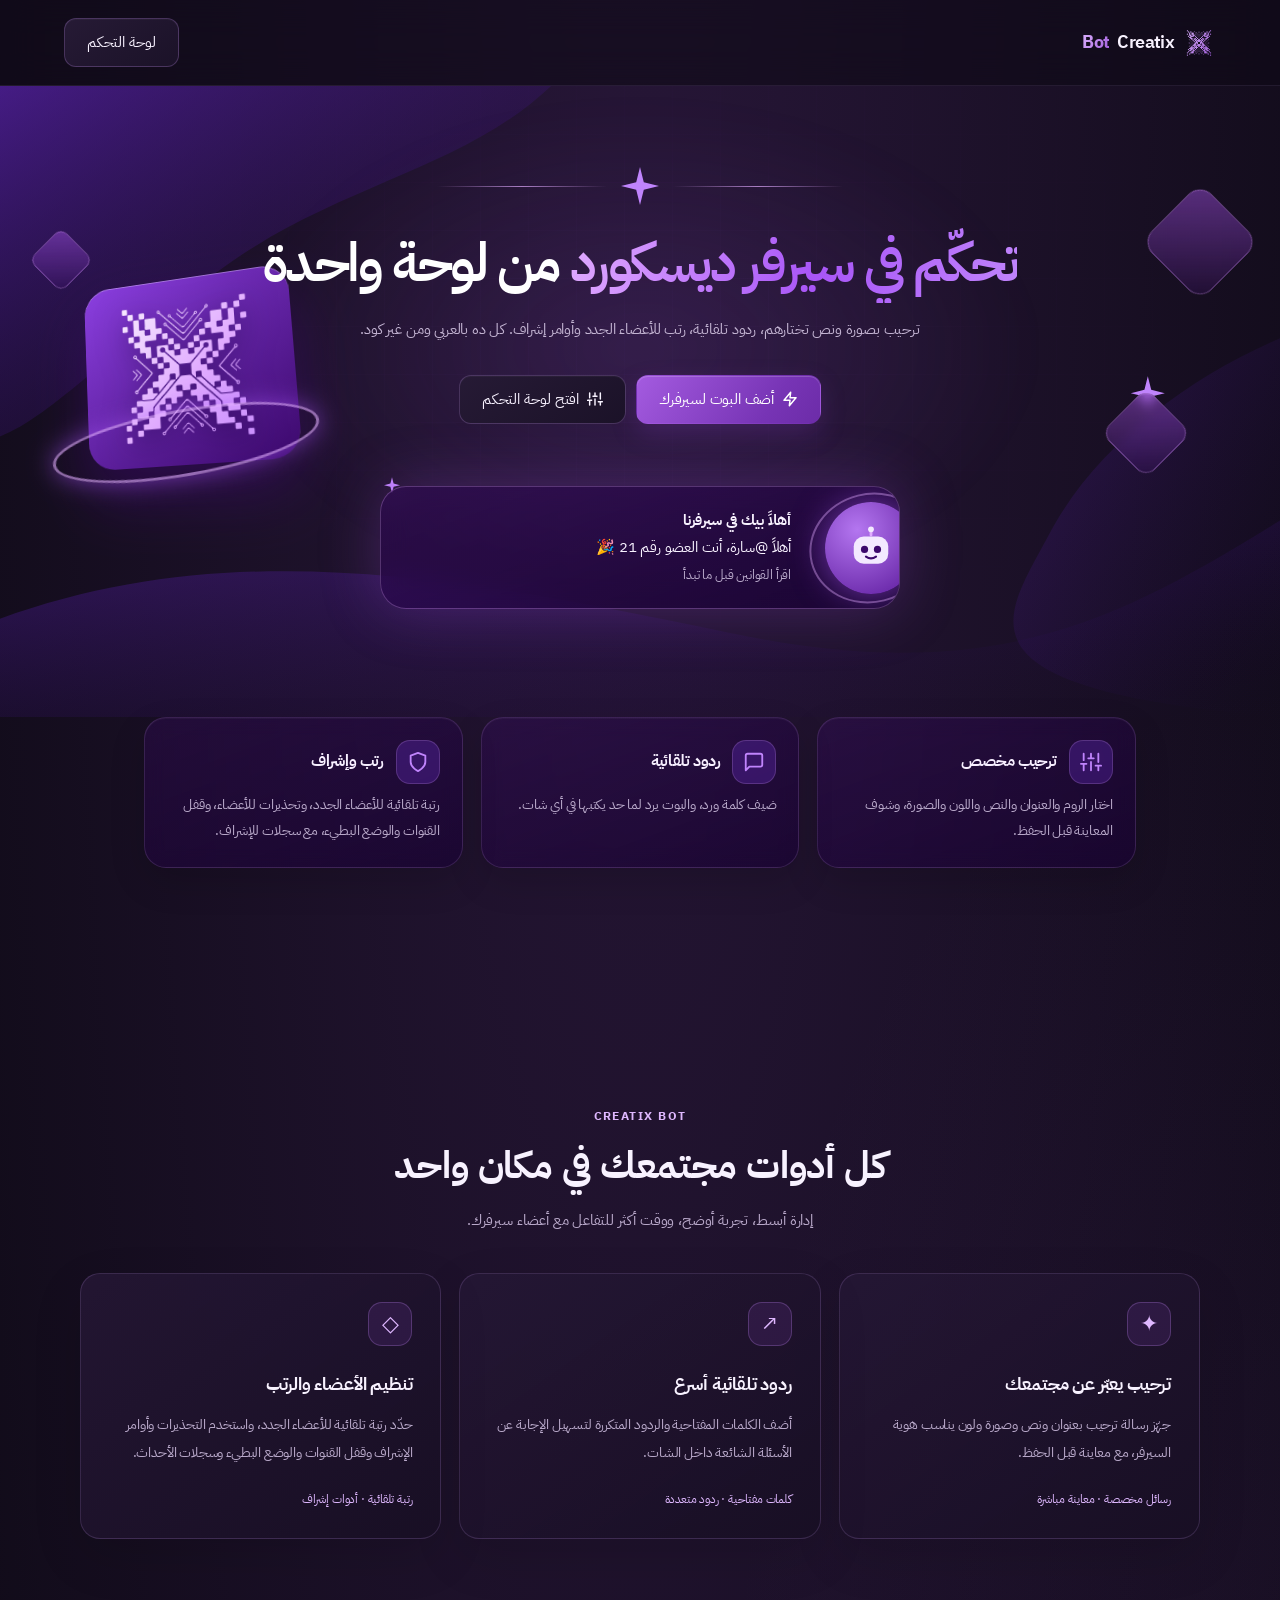
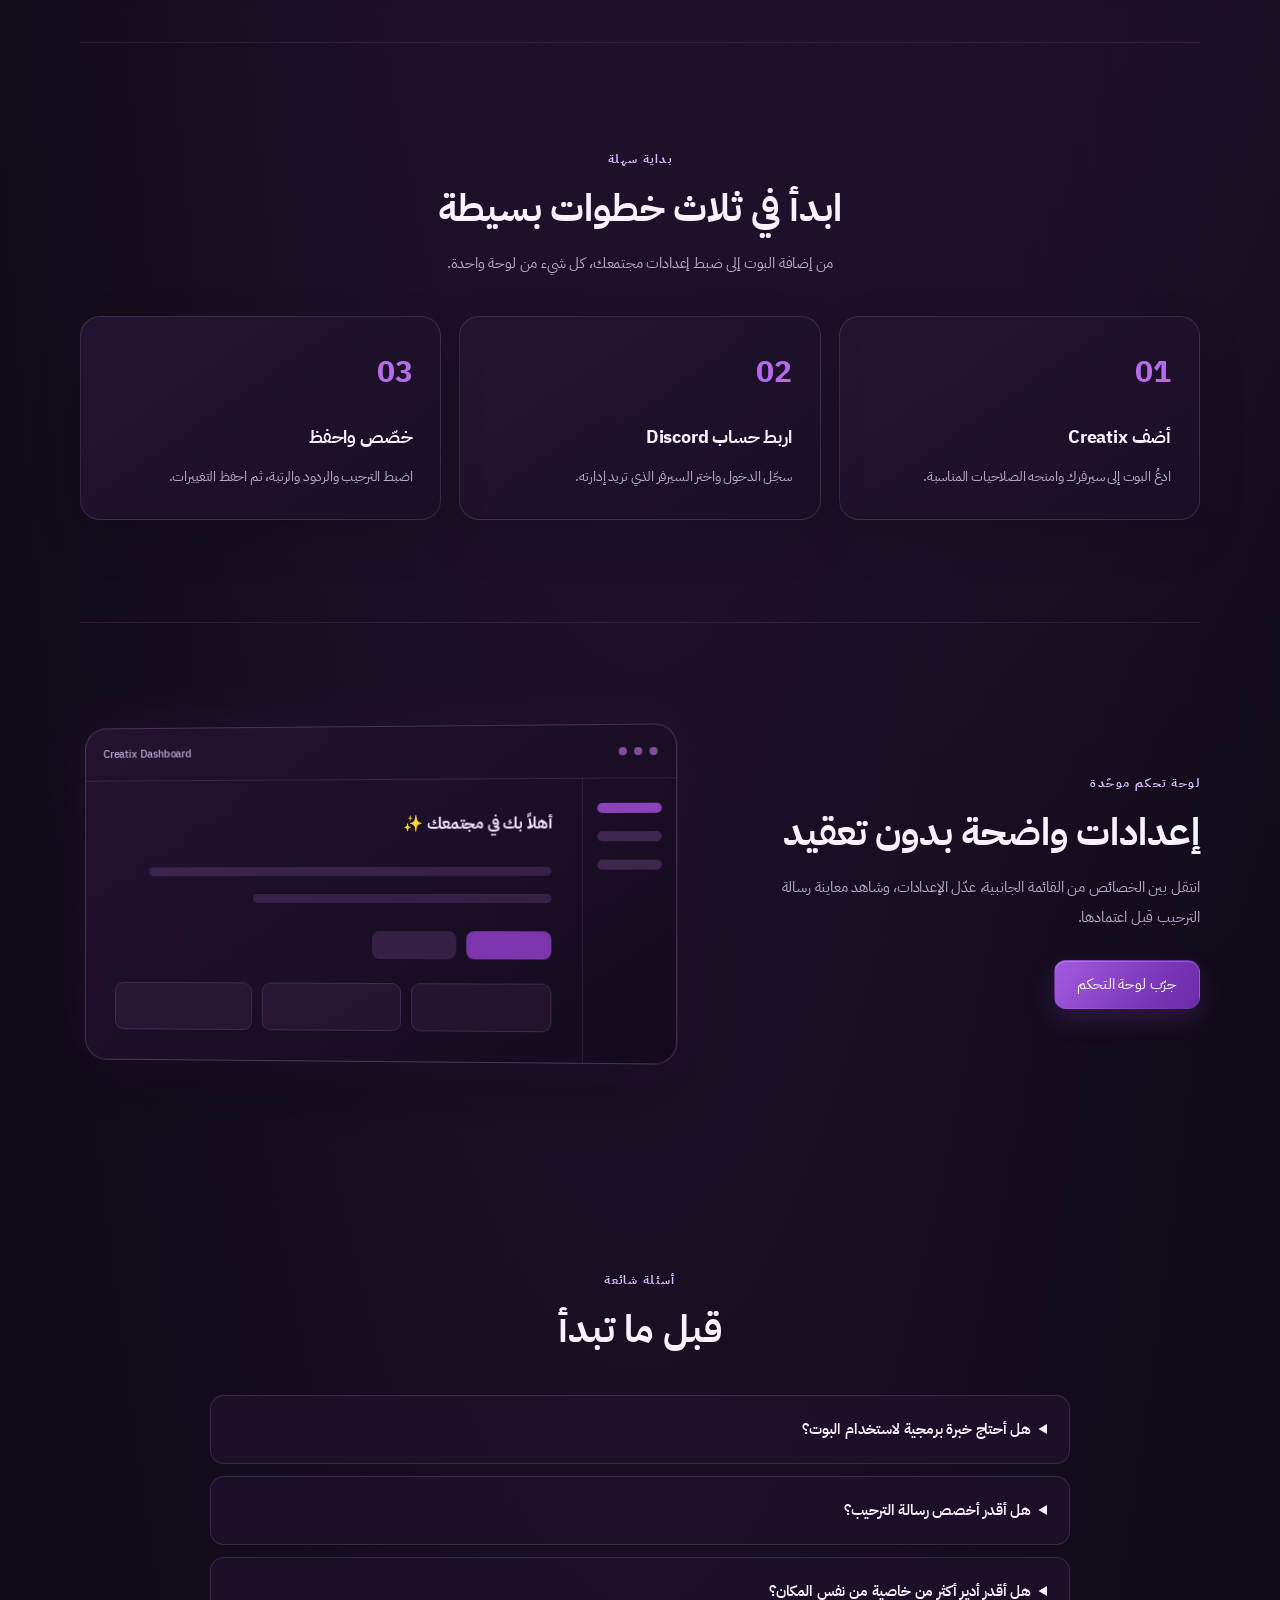
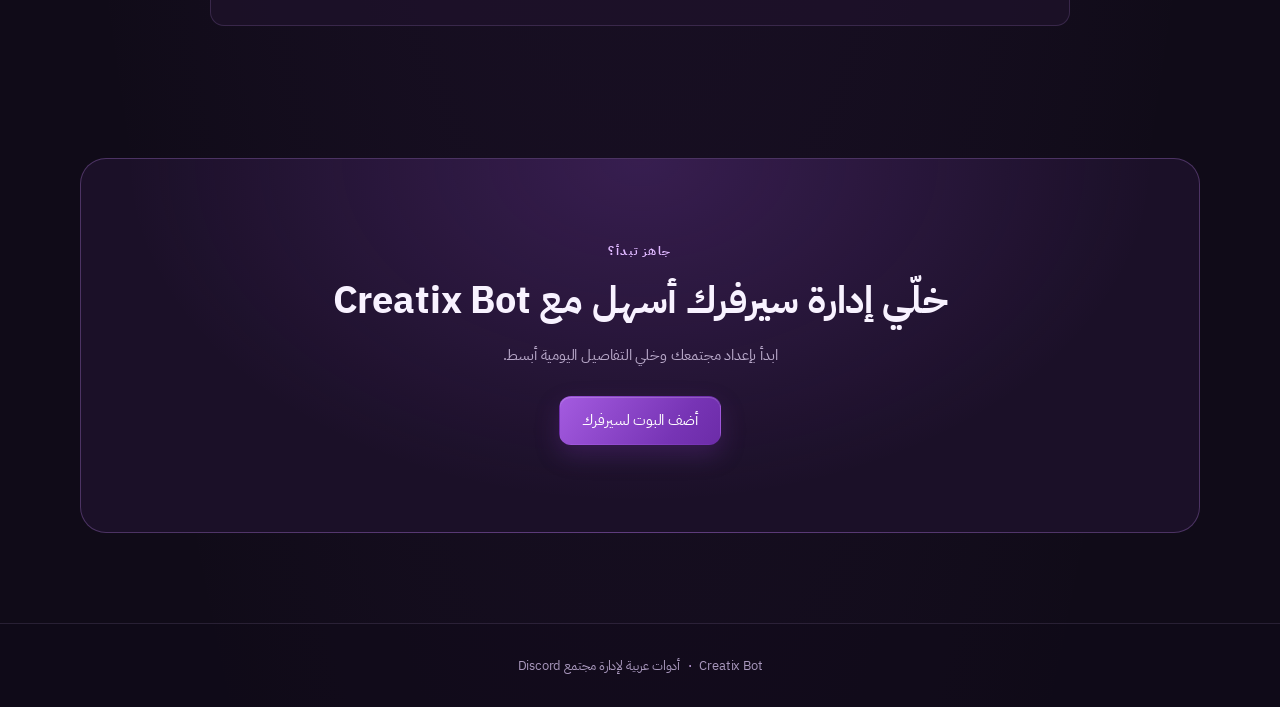
==== commit ffde22e7: "Update landing copy for expanded moderation features" ====
--- a/index.html
+++ b/index.html
@@ -66,6 +66,54 @@
 .plate .lm{display:grid;width:86%;filter:drop-shadow(0 8px 16px rgba(20,0,50,.5))}
 .plate .lm .logo-mark{width:100%;height:auto;aspect-ratio:1}
 </style>
+<style id="cx-ui">
+@keyframes cx-tw{50%{opacity:.5;scale:.85}}
+@keyframes cx-pop{from{opacity:0;transform:translateY(-6px) scale(.98)}}
+@keyframes cx-dot{0%,60%,100%{opacity:.25;transform:translateY(0)}30%{opacity:1;transform:translateY(-2px)}}
+@keyframes cx-ck{from{stroke-dashoffset:14}to{stroke-dashoffset:0}}
+.sel{position:relative}
+.sel-native{position:absolute;width:1px;height:1px;opacity:0;pointer-events:none}
+.sel-b{display:flex;align-items:center;justify-content:space-between;gap:10px;width:100%;padding:10px 14px;border:1px solid var(--bd);border-radius:12px;background:var(--bg);color:var(--tx);font:inherit;cursor:pointer;transition:border-color .2s,box-shadow .2s}
+.sel-b:hover,.sel-b[aria-expanded=true]{border-color:var(--ac)}
+.sel-b[aria-expanded=true]{box-shadow:0 0 0 3px rgba(157,78,221,.22)}
+.sel-b svg{flex:none;width:16px;height:16px;fill:none;stroke:var(--mu);stroke-width:2.2;stroke-linecap:round;stroke-linejoin:round;transition:transform .25s var(--cx-ease,ease)}
+.sel-b[aria-expanded=true] svg{transform:rotate(180deg)}
+.sel-l{position:absolute;z-index:40;inset-inline:0;top:calc(100% + 6px);max-height:240px;overflow:auto;margin:0;padding:6px;list-style:none;border:1px solid var(--bd);border-radius:14px;background:rgba(25,0,54,.97);backdrop-filter:blur(14px);box-shadow:0 20px 50px rgba(0,0,0,.45);animation:cx-pop .18s var(--cx-ease,ease) both}
+.sel-l[hidden]{display:none}
+.sel-l li{padding:9px 12px;border-radius:9px;cursor:pointer;color:var(--mu)}
+.sel-l li.hl{background:#2f0a55;color:#fff}.sel-l li.on{color:#fff;font-weight:600}
+.sel-l li.on::after{content:"✓";float:inline-end;color:var(--hi)}
+.nv{display:flex;align-items:center;gap:10px}
+.nv svg{flex:none;width:18px;height:18px;fill:none;stroke:currentColor;stroke-width:2;stroke-linecap:round;stroke-linejoin:round;transition:transform .25s var(--cx-ease,ease)}
+.nv:hover svg{transform:scale(1.12) rotate(-6deg)}
+.sec-h{display:flex;align-items:flex-start;justify-content:space-between;gap:16px;margin-bottom:20px}
+.sec-h h2{margin:2px 0 4px}.sec-h .sub{margin:0}
+.ui-ico{flex:none;display:grid;place-items:center;width:44px;height:44px;border-radius:14px;color:#c084fc;background:rgba(124,58,237,.25);border:1px solid rgba(224,170,255,.2);transition:transform .25s var(--cx-ease,ease),box-shadow .25s}
+.ui-ico.big{width:52px;height:52px;border-radius:16px;box-shadow:0 0 28px rgba(157,78,221,.25)}
+.ui-ico svg{width:22px;height:22px;fill:none;stroke:currentColor;stroke-width:2;stroke-linecap:round;stroke-linejoin:round}.big svg{width:26px;height:26px}
+.ovc{display:block;text-align:start}.ovc .ui-ico{margin-bottom:12px}
+.ovc:hover .ui-ico{transform:translateY(-2px);box-shadow:0 0 24px rgba(157,78,221,.4)}
+:is(.big.a-spark,.ovc:hover .a-spark) svg{animation:cx-tw 3.2s ease-in-out infinite}
+:is(.big.a-chat,.ovc:hover .a-chat) :is(.d1,.d2,.d3){animation:cx-dot 1.4s ease-in-out infinite}
+:is(.big.a-chat,.ovc:hover .a-chat) .d2{animation-delay:.2s}:is(.big.a-chat,.ovc:hover .a-chat) .d3{animation-delay:.4s}
+:is(.big.a-role,.ovc:hover .a-role) .ck{stroke-dasharray:14;animation:cx-ck 2.2s ease-in-out infinite alternate}
+.heading-icon{animation:cx-tw 3.6s ease-in-out infinite}
+.panel{padding:20px;border:1px solid var(--bd);border-radius:18px;background:linear-gradient(160deg,rgba(60,9,108,.28),rgba(25,0,54,.6))}
+.panel label:first-child{margin-top:0}
+.sec-f{display:flex;align-items:center;gap:12px;margin-top:16px}
+.callout{display:flex;gap:10px;align-items:flex-start;margin-top:16px;padding:12px 14px;border-radius:12px;background:rgba(124,58,237,.14);border:1px solid rgba(224,170,255,.18);color:var(--mu);font-size:14px}
+.callout svg{flex:none;width:18px;height:18px;margin-top:3px;fill:none;stroke:var(--hi);stroke-width:2;stroke-linecap:round;stroke-linejoin:round}.callout p{margin:0}.callout b{color:var(--tx)}
+.empty{display:none;place-items:center;text-align:center;padding:24px 10px;color:var(--mu)}
+#rl:empty+.empty{display:grid}
+.empty svg{width:38px;height:38px;margin-bottom:8px;opacity:.6;fill:none;stroke:currentColor;stroke-width:1.6;stroke-linecap:round;stroke-linejoin:round}
+.empty p{margin:0;color:var(--tx)}
+.btn.add{display:inline-flex;align-items:center;gap:8px;margin-top:6px}
+.btn.add svg{width:16px;height:16px;fill:none;stroke:currentColor;stroke-width:2.4;stroke-linecap:round}
+.ic-del{flex:none;display:grid;place-items:center;width:42px;padding:0}
+.ic-del svg{width:18px;height:18px;fill:none;stroke:currentColor;stroke-width:2;stroke-linecap:round;stroke-linejoin:round}
+.ic-del:hover{color:#f87171;border-color:#f87171}
+@media(prefers-reduced-motion:reduce){.sel-l,.heading-icon,.ui-ico *,.nv svg{animation:none!important;transition:none!important}}
+</style>
 <div id="land">
 <div class="top"><a class="logo" href="./"><span class="logo-mark" role="img" aria-label="Creatix"></span>Creatix <b>Bot</b></a><a class="btn" href="dashboard">لوحة التحكم</a></div>
 <section class="hero">
@@ -82,7 +130,7 @@
 <div class="g3">
 <div class="card"><div class="card-h"><span class="ico"><svg viewBox="0 0 24 24" aria-hidden="true"><path d="M4 21v-7M4 10V3M12 21v-9M12 8V3M20 21v-5M20 12V3M1 14h6M9 8h6M17 16h6"/></svg></span><h3>ترحيب مخصص</h3></div><p>اختار الروم والعنوان والنص واللون والصورة، وشوف المعاينة قبل الحفظ.</p></div>
 <div class="card"><div class="card-h"><span class="ico"><svg viewBox="0 0 24 24" aria-hidden="true"><path d="M21 15a2 2 0 0 1-2 2H7l-4 4V5a2 2 0 0 1 2-2h14a2 2 0 0 1 2 2z"/></svg></span><h3>ردود تلقائية</h3></div><p>ضيف كلمة ورد، والبوت يرد لما حد يكتبها في أي شات.</p></div>
-<div class="card"><div class="card-h"><span class="ico"><svg viewBox="0 0 24 24" aria-hidden="true"><path d="M12 22s8-4 8-10V5l-8-3-8 3v7c0 6 8 10 8 10z"/></svg></span><h3>رتب وإشراف</h3></div><p>رتبة تلقائية للأعضاء الجدد، وأوامر الحظر والميوت ومسح الرسائل.</p></div>
+<div class="card"><div class="card-h"><span class="ico"><svg viewBox="0 0 24 24" aria-hidden="true"><path d="M12 22s8-4 8-10V5l-8-3-8 3v7c0 6 8 10 8 10z"/></svg></span><h3>رتب وإشراف</h3></div><p>رتبة تلقائية للأعضاء الجدد، وتحذيرات للأعضاء، وقفل القنوات والوضع البطيء، مع سجلات للإشراف.</p></div>
 </div>
 
 <section class="landing-section intro-section">
@@ -90,7 +138,7 @@
   <div class="feature-grid">
     <article class="feature-card"><span class="feature-icon">✦</span><h3>ترحيب يعبّر عن مجتمعك</h3><p>جهّز رسالة ترحيب بعنوان ونص وصورة ولون يناسب هوية السيرفر، مع معاينة قبل الحفظ.</p><span class="feature-meta">رسائل مخصصة · معاينة مباشرة</span></article>
     <article class="feature-card"><span class="feature-icon">↗</span><h3>ردود تلقائية أسرع</h3><p>أضف الكلمات المفتاحية والردود المتكررة لتسهيل الإجابة عن الأسئلة الشائعة داخل الشات.</p><span class="feature-meta">كلمات مفتاحية · ردود متعددة</span></article>
-    <article class="feature-card"><span class="feature-icon">◇</span><h3>تنظيم الأعضاء والرتب</h3><p>حدّد رتبة تلقائية للأعضاء الجدد، مع أدوات إشراف تساعدك على إدارة مجتمع منظم.</p><span class="feature-meta">رتبة تلقائية · أدوات إشراف</span></article>
+    <article class="feature-card"><span class="feature-icon">◇</span><h3>تنظيم الأعضاء والرتب</h3><p>حدّد رتبة تلقائية للأعضاء الجدد، واستخدم التحذيرات وأوامر الإشراف وقفل القنوات والوضع البطيء وسجلات الأحداث.</p><span class="feature-meta">رتبة تلقائية · أدوات إشراف</span></article>
   </div>
 </section>
 
@@ -125,12 +173,12 @@
 <aside class="sb">
 <a class="logo" href="./"><span class="logo-mark" role="img" aria-label="Creatix"></span>Creatix <b>Bot</b></a>
 <label for="g">السيرفر</label><select id="g"></select>
-<h4>عام</h4><button class="nv" data-v="ov">نظرة عامة</button>
+<h4>عام</h4><button class="nv" data-v="ov"><svg viewBox="0 0 24 24" aria-hidden="true"><rect x="3" y="3" width="7" height="7" rx="1.5"/><rect x="14" y="3" width="7" height="7" rx="1.5"/><rect x="3" y="14" width="7" height="7" rx="1.5"/><rect x="14" y="14" width="7" height="7" rx="1.5"/></svg>نظرة عامة</button>
 <h4>الخصائص</h4>
-<button class="nv" data-v="wl">الترحيب</button>
-<button class="nv" data-v="rp">الرد التلقائي</button>
-<button class="nv" data-v="ar">الرتبة التلقائية</button>
-<h4>الحساب</h4><button class="nv" id="out">تسجيل الخروج</button>
+<button class="nv" data-v="wl"><svg viewBox="0 0 24 24" aria-hidden="true"><path d="M12 3l1.9 5.1L19 10l-5.1 1.9L12 17l-1.9-5.1L5 10l5.1-1.9z"/><path d="M19 15l.8 2.2L22 18l-2.2.8L19 21l-.8-2.2L16 18l2.2-.8z"/></svg>الترحيب</button>
+<button class="nv" data-v="rp"><svg viewBox="0 0 24 24" aria-hidden="true"><path d="M21 15a2 2 0 0 1-2 2H7l-4 4V5a2 2 0 0 1 2-2h14a2 2 0 0 1 2 2z"/><circle class="d1" cx="8" cy="10" r="1.1" fill="currentColor" stroke="none"/><circle class="d2" cx="12" cy="10" r="1.1" fill="currentColor" stroke="none"/><circle class="d3" cx="16" cy="10" r="1.1" fill="currentColor" stroke="none"/></svg>الرد التلقائي</button>
+<button class="nv" data-v="ar"><svg viewBox="0 0 24 24" aria-hidden="true"><path d="M12 22s8-4 8-10V5l-8-3-8 3v7c0 6 8 10 8 10z"/><path class="ck" d="M8.5 12l2.5 2.5 4.5-5"/></svg>الرتبة التلقائية</button>
+<h4>الحساب</h4><button class="nv" id="out"><svg viewBox="0 0 24 24" aria-hidden="true"><path d="M9 21H5a2 2 0 0 1-2-2V5a2 2 0 0 1 2-2h4M16 17l5-5-5-5M21 12H9"/></svg>تسجيل الخروج</button>
 </aside>
 <main class="main">
 <div id="gate" class="gate" hidden><div class="gate-card">
@@ -140,11 +188,11 @@
 <div><a class="gate-back" href="./">العودة للصفحة الرئيسية</a> <button class="gate-back" id="lo">تسجيل الخروج</button></div>
 </div></div>
 <div id="panel" hidden>
-<section data-s="ov"><h2>نظرة عامة</h2><p class="sub">اختار الخاصية اللي تحب تضبطها.</p>
+<section data-s="ov"><div class="sec-h"><div><span class="eyebrow">لوحة التحكم</span><h2>نظرة عامة</h2><p class="sub">اختار الخاصية اللي تحب تضبطها.</p></div><span class="ui-ico big "><svg viewBox="0 0 24 24" aria-hidden="true"><rect x="3" y="3" width="7" height="7" rx="1.5"/><rect x="14" y="3" width="7" height="7" rx="1.5"/><rect x="3" y="14" width="7" height="7" rx="1.5"/><rect x="14" y="14" width="7" height="7" rx="1.5"/></svg></span></div>
 <div class="cs">
-<button class="card" data-v="wl"><h3>الترحيب</h3><p>رسالة وصورة للأعضاء الجدد</p></button>
-<button class="card" data-v="rp"><h3>الرد التلقائي</h3><p>كلمات وردود جاهزة</p></button>
-<button class="card" data-v="ar"><h3>الرتبة التلقائية</h3><p>رتبة تتضاف عند الدخول</p></button>
+<button class="card ovc" data-v="wl"><span class="ui-ico a-spark"><svg viewBox="0 0 24 24" aria-hidden="true"><path d="M12 3l1.9 5.1L19 10l-5.1 1.9L12 17l-1.9-5.1L5 10l5.1-1.9z"/><path d="M19 15l.8 2.2L22 18l-2.2.8L19 21l-.8-2.2L16 18l2.2-.8z"/></svg></span><h3>الترحيب</h3><p>رسالة وصورة للأعضاء الجدد</p></button>
+<button class="card ovc" data-v="rp"><span class="ui-ico a-chat"><svg viewBox="0 0 24 24" aria-hidden="true"><path d="M21 15a2 2 0 0 1-2 2H7l-4 4V5a2 2 0 0 1 2-2h14a2 2 0 0 1 2 2z"/><circle class="d1" cx="8" cy="10" r="1.1" fill="currentColor" stroke="none"/><circle class="d2" cx="12" cy="10" r="1.1" fill="currentColor" stroke="none"/><circle class="d3" cx="16" cy="10" r="1.1" fill="currentColor" stroke="none"/></svg></span><h3>الرد التلقائي</h3><p>كلمات وردود جاهزة</p></button>
+<button class="card ovc" data-v="ar"><span class="ui-ico a-role"><svg viewBox="0 0 24 24" aria-hidden="true"><path d="M12 22s8-4 8-10V5l-8-3-8 3v7c0 6 8 10 8 10z"/><path class="ck" d="M8.5 12l2.5 2.5 4.5-5"/></svg></span><h3>الرتبة التلقائية</h3><p>رتبة تتضاف عند الدخول</p></button>
 </div></section>
 <section data-s="wl" hidden><div class="welcome-layout"><div class="welcome-form"><div class="welcome-heading"><div><span class="eyebrow">إعدادات المجتمع</span><h2>إعداد الترحيب</h2><p class="sub">خصص الرسالة التي تظهر تلقائيًا عند انضمام عضو جديد إلى سيرفرك.</p></div><span class="heading-icon">✦</span></div>
 <div class="welcome-toggle"><div><strong>تفعيل الترحيب</strong><small>سيتم عرض رسالة الترحيب عند دخول الأعضاء الجدد.</small></div><label class="switch"><input id="won" type="checkbox"><span></span></label></div>
@@ -157,12 +205,12 @@
 <div class="welcome-preview-head"><strong>معاينة الرسالة</strong><span>تتحدث تلقائيًا أثناء التعديل</span></div><div class="pv" id="pv"></div>
 <div class="welcome-save"><button class="btn p sv">حفظ التغييرات</button> <span class="st"></span></div></div>
 <aside class="welcome-aside"><div class="aside-art"><span>✦</span><strong>Creatix</strong><small>WELCOME EXPERIENCE</small></div><div class="aside-tip"><span class="tip-icon">✧</span><h3>نصائح لرسالة ترحيب مميزة</h3><p>خلّي أول انطباع عن سيرفرك واضح وودود، وعرّف العضو الجديد بالمكان.</p><ul><li>استخدم اسم السيرفر لتخصيص الرسالة.</li><li>أضف روابط مهمة مثل القوانين.</li><li>اكتب رسالة قصيرة وسهلة القراءة.</li></ul></div><div class="aside-note"><strong>المتغيرات المتاحة</strong><code>{member}</code><code>{server}</code><code>{count}</code><small>استخدمها داخل نص الترحيب لتخصيص الرسالة تلقائيًا.</small></div></aside></div></section>
-<section data-s="rp" hidden><h2>الرد التلقائي</h2><p class="sub">لما حد يكتب الكلمة، البوت يرد بالنص.</p>
-<div id="rl"></div><button class="btn" id="ad">إضافة رد</button><br><br>
-<button class="btn p sv">حفظ</button> <span class="st"></span></section>
-<section data-s="ar" hidden><h2>الرتبة التلقائية</h2><p class="sub">رتبة البوت لازم تكون أعلى منها.</p>
-<label for="ro">الرتبة</label><select id="ro"></select><br>
-<button class="btn p sv">حفظ</button> <span class="st"></span></section>
+<section data-s="rp" hidden><div class="sec-h"><div><span class="eyebrow">التفاعل</span><h2>الرد التلقائي</h2><p class="sub">لما حد يكتب الكلمة، البوت يرد بالنص.</p></div><span class="ui-ico big a-chat"><svg viewBox="0 0 24 24" aria-hidden="true"><path d="M21 15a2 2 0 0 1-2 2H7l-4 4V5a2 2 0 0 1 2-2h14a2 2 0 0 1 2 2z"/><circle class="d1" cx="8" cy="10" r="1.1" fill="currentColor" stroke="none"/><circle class="d2" cx="12" cy="10" r="1.1" fill="currentColor" stroke="none"/><circle class="d3" cx="16" cy="10" r="1.1" fill="currentColor" stroke="none"/></svg></span></div>
+<div class="panel"><div id="rl"></div><div class="empty"><svg viewBox="0 0 24 24" aria-hidden="true"><path d="M21 15a2 2 0 0 1-2 2H7l-4 4V5a2 2 0 0 1 2-2h14a2 2 0 0 1 2 2z"/><circle cx="8" cy="10" r="1.1" fill="currentColor" stroke="none"/><circle cx="12" cy="10" r="1.1" fill="currentColor" stroke="none"/><circle cx="16" cy="10" r="1.1" fill="currentColor" stroke="none"/></svg><p>مفيش ردود لسه</p><small>ضيف أول رد وخلّي البوت يتفاعل مع الأعضاء.</small></div><button class="btn add" id="ad"><svg viewBox="0 0 24 24" aria-hidden="true"><path d="M12 5v14M5 12h14"/></svg>إضافة رد</button></div>
+<div class="sec-f"><button class="btn p sv">حفظ التغييرات</button><span class="st"></span></div></section>
+<section data-s="ar" hidden><div class="sec-h"><div><span class="eyebrow">الأعضاء</span><h2>الرتبة التلقائية</h2><p class="sub">رتبة بتتضاف لأي عضو جديد أول ما يدخل السيرفر.</p></div><span class="ui-ico big a-role"><svg viewBox="0 0 24 24" aria-hidden="true"><path d="M12 22s8-4 8-10V5l-8-3-8 3v7c0 6 8 10 8 10z"/><path class="ck" d="M8.5 12l2.5 2.5 4.5-5"/></svg></span></div>
+<div class="panel"><label for="ro">الرتبة</label><select id="ro"></select><div class="callout"><svg viewBox="0 0 24 24" aria-hidden="true"><circle cx="12" cy="12" r="9"/><path d="M12 8h.01M11 12h1v4h1"/></svg><p>لازم تكون رتبة البوت <b>أعلى</b> من الرتبة دي في إعدادات السيرفر ← Roles، وإلا مش هيقدر يضيفها.</p></div></div>
+<div class="sec-f"><button class="btn p sv">حفظ التغييرات</button><span class="st"></span></div></section>
 </div>
 </main>
 <div class="savebar" id="sbar"><span>عندك تغييرات غير محفوظة</span><button class="btn" id="rv">تجاهل</button><button class="btn p" id="sv2">حفظ التغييرات</button></div>
@@ -172,10 +220,10 @@
 
 <script>
 const API='https://creatix-studio-bot.opaidamazed.workers.dev',CID='1567973220165095605';
-const INV='https://discord.com/oauth2/authorize?client_id='+CID+'&permissions=1099780156422&scope=bot%20applications.commands';
+const INV='https://discord.com/oauth2/authorize?client_id='+CID+'&permissions=1099780156438&scope=bot%20applications.commands';
 const $=i=>document.getElementById(i),all=s=>document.querySelectorAll(s);
 const esc=s=>String(s).replace(/[&<>"']/g,c=>'&#'+c.charCodeAt(0)+';');
-const opt=(a,f)=>'<option value="">—</option>'+a.map(x=>'<option value="'+x.id+'">'+f(x)+'</option>').join('');
+const opt=(a,f)=>'<option value="">— اختر —</option>'+a.map(x=>'<option value="'+x.id+'">'+f(x)+'</option>').join('');
 all('.inv').forEach(a=>{a.href=INV;a.target='_blank'});$('lg').href=API+'/login';
 let fake=null;const rs=u=>{try{history.replaceState(null,'',new URL(u,document.baseURI))}catch(e){}};
 if(location.hash.startsWith('#sid=')){localStorage.sid=location.hash.slice(5);rs('dashboard')}
@@ -201,9 +249,9 @@
 const [m,c]=await Promise.all([api('/api/guilds/'+id+'/meta'),api('/api/guilds/'+id+'/config')]);
 $('wch').innerHTML=opt(m.channels,x=>'#'+esc(x.name));$('ro').innerHTML=opt(m.roles,x=>esc(x.name));
 const w=c.welcome;$('won').checked=w.on;$('wch').value=w.channel;$('wt').value=w.title;$('wx').value=w.text;$('wc').value=w.color;$('wi').value=w.image;$('wf').value=w.footer;$('ro').value=c.autorole;
-$('rl').innerHTML='';c.replies.forEach(r=>add(r.k,r.v));pv()}finally{$('bar').classList.remove('on');$('panel').classList.remove('loading');mark(0)}}
+$('rl').innerHTML='';c.replies.forEach(r=>add(r.k,r.v));pv()}finally{$('bar').classList.remove('on');$('panel').classList.remove('loading');mark(0);all('select').forEach(x=>x._sync&&x._sync())}}
 function add(k,v){const d=document.createElement('div');d.className='row';
-d.innerHTML='<input class="k" placeholder="الكلمة"><input class="v" placeholder="الرد"><button class="btn" type="button">حذف</button>';
+d.innerHTML='<input class="k" placeholder="الكلمة"><input class="v" placeholder="الرد"><button class="btn ic-del" type="button" aria-label="حذف الرد"><svg viewBox="0 0 24 24" aria-hidden="true"><path d="M4 7h16M10 11v6M14 11v6M6 7l1 13h10l1-13M9 7V4h6v3"/></svg></button>';
 d.querySelector('.k').value=typeof k=='string'?k:'';d.querySelector('.v').value=typeof v=='string'?v:'';
 d.querySelector('button').onclick=()=>{mark(1);d.classList.add('out');setTimeout(()=>d.remove(),180)};$('rl').appendChild(d)}
 function pv(){const f=s=>esc(s).split('{member}').join('@العضو').split('{server}').join('السيرفر').split('{count}').join('21');
@@ -228,6 +276,22 @@
 $('sv2').onclick=()=>save($('sv2'));$('rv').onclick=()=>load();
 $('panel').addEventListener('input',()=>mark(1));$('ad').addEventListener('click',()=>mark(1));
 addEventListener('beforeunload',e=>{if(dirty)e.preventDefault()});
+function cxSel(s){const w=document.createElement('div');w.className='sel';s.before(w);w.appendChild(s);s.classList.add('sel-native');s.tabIndex=-1;
+const b=document.createElement('button');b.type='button';b.className='sel-b';b.id=s.id+'-b';b.setAttribute('aria-haspopup','listbox');b.setAttribute('aria-expanded','false');
+b.innerHTML='<span></span><svg viewBox="0 0 24 24" aria-hidden="true"><path d="M6 9l6 6 6-6"/></svg>';
+const l=document.createElement('ul');l.className='sel-l';l.setAttribute('role','listbox');l.hidden=true;w.append(b,l);let h=0;
+const lb=document.querySelector('label[for="'+s.id+'"]');if(lb)lb.setAttribute('for',b.id);
+const lab=()=>{const o=s.options[s.selectedIndex];b.firstChild.textContent=o?o.textContent:'—';b.firstChild.style.opacity=o&&o.value?1:.6};
+const paint=()=>{[...l.children].forEach((li,k)=>li.classList.toggle('hl',k==h));l.children[h]&&l.children[h].scrollIntoView({block:'nearest'})};
+const open=v=>{if(v==!l.hidden)return;l.hidden=!v;b.setAttribute('aria-expanded',v);if(!v)return;l.innerHTML='';
+[...s.options].forEach((o,k)=>{const li=document.createElement('li');li.setAttribute('role','option');li.textContent=o.textContent;
+if(k==s.selectedIndex){li.classList.add('on');li.setAttribute('aria-selected','true')}li.onmousedown=e=>{e.preventDefault();pick(k)};l.appendChild(li)});h=Math.max(0,s.selectedIndex);paint()};
+const pick=k=>{s.selectedIndex=k;lab();open(false);s.dispatchEvent(new Event('input',{bubbles:true}));s.dispatchEvent(new Event('change',{bubbles:true}))};
+b.onclick=()=>open(l.hidden);b.onblur=()=>open(false);
+b.onkeydown=e=>{const n=s.options.length,k=e.key;if(k=='ArrowDown'||k=='ArrowUp'){e.preventDefault();if(l.hidden)open(true);else{h=(h+(k=='ArrowDown'?1:n-1))%n;paint()}}
+else if((k=='Enter'||k==' ')&&!l.hidden){e.preventDefault();pick(h)}else if(k=='Escape')open(false)};
+s._sync=lab;lab()}
+all('select').forEach(cxSel);
 addEventListener('popstate',route);
 document.addEventListener('click',e=>{const a=e.target.closest&&e.target.closest('a[href]');if(!a||a.target||e.metaKey||e.ctrlKey||e.shiftKey||e.button)return;
 const r=a.getAttribute('href');if(r!=='dashboard'&&r!=='./')return;e.preventDefault();go(r)});
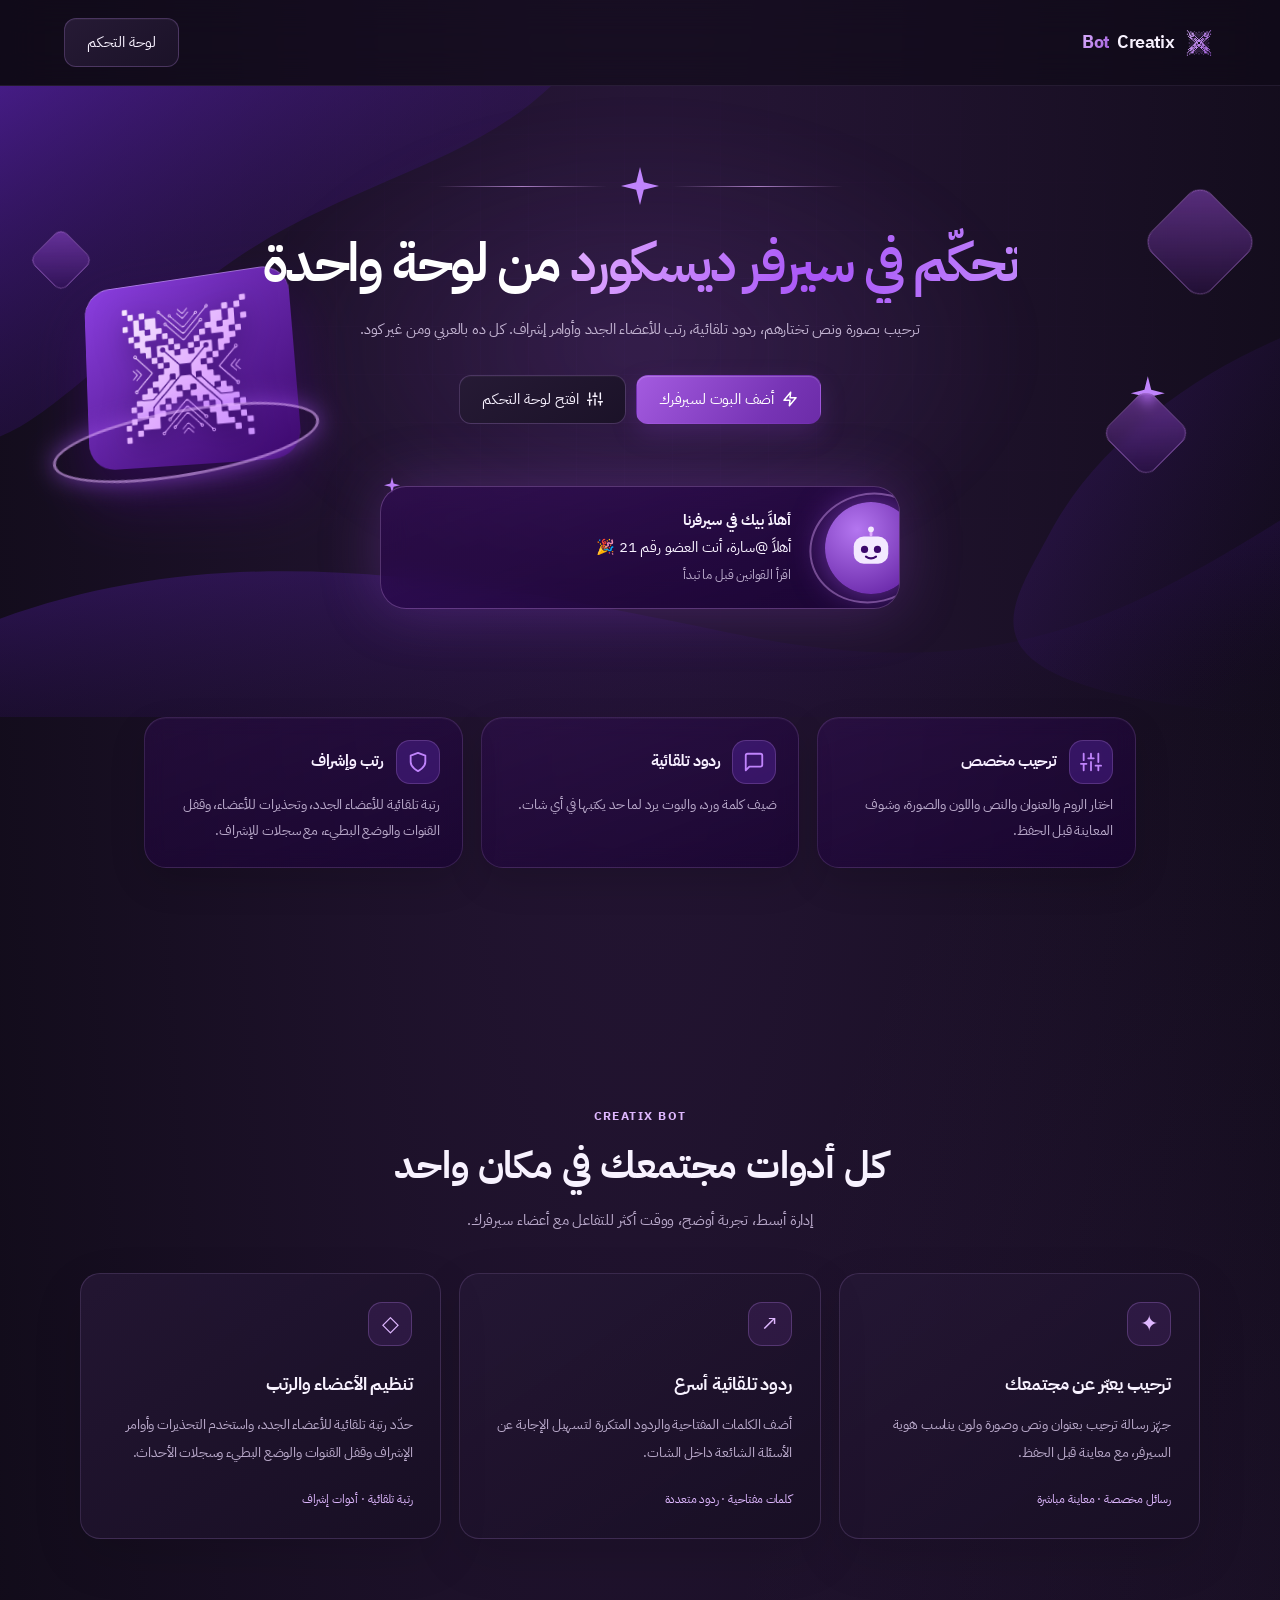
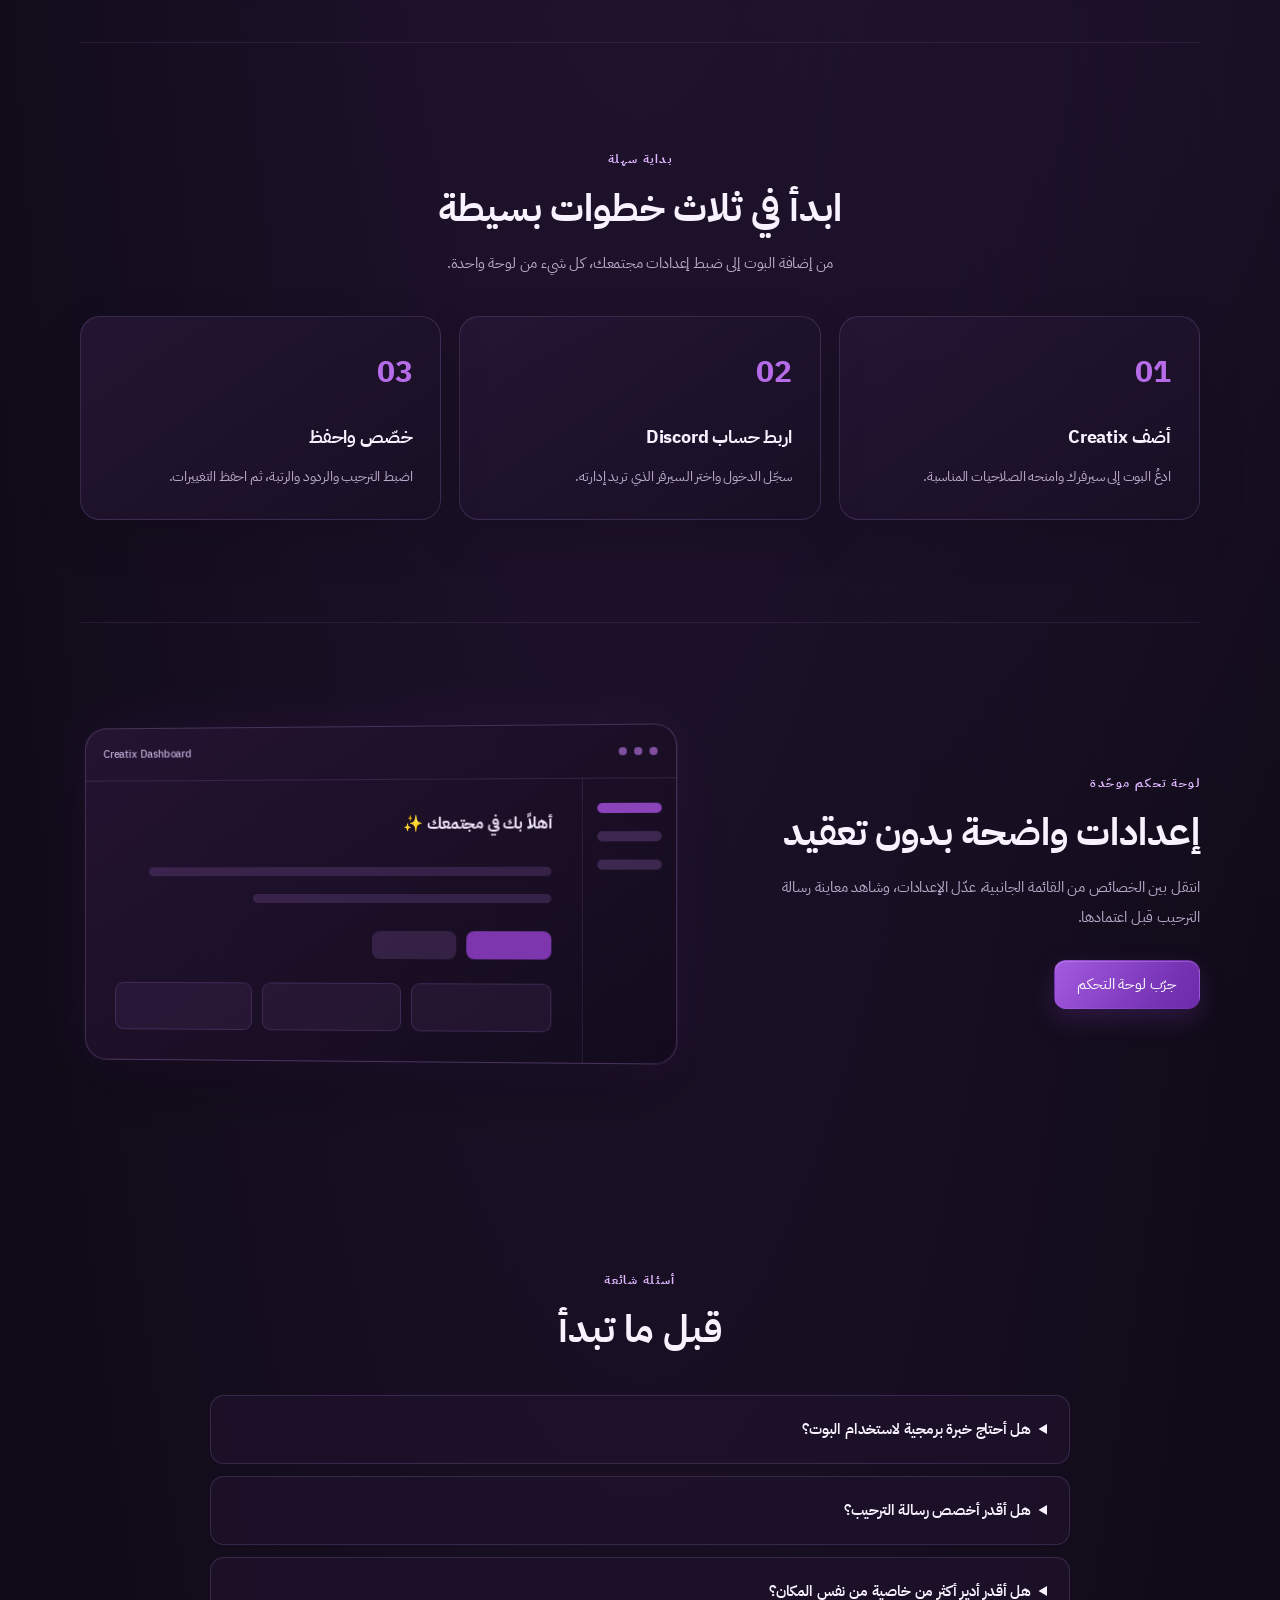
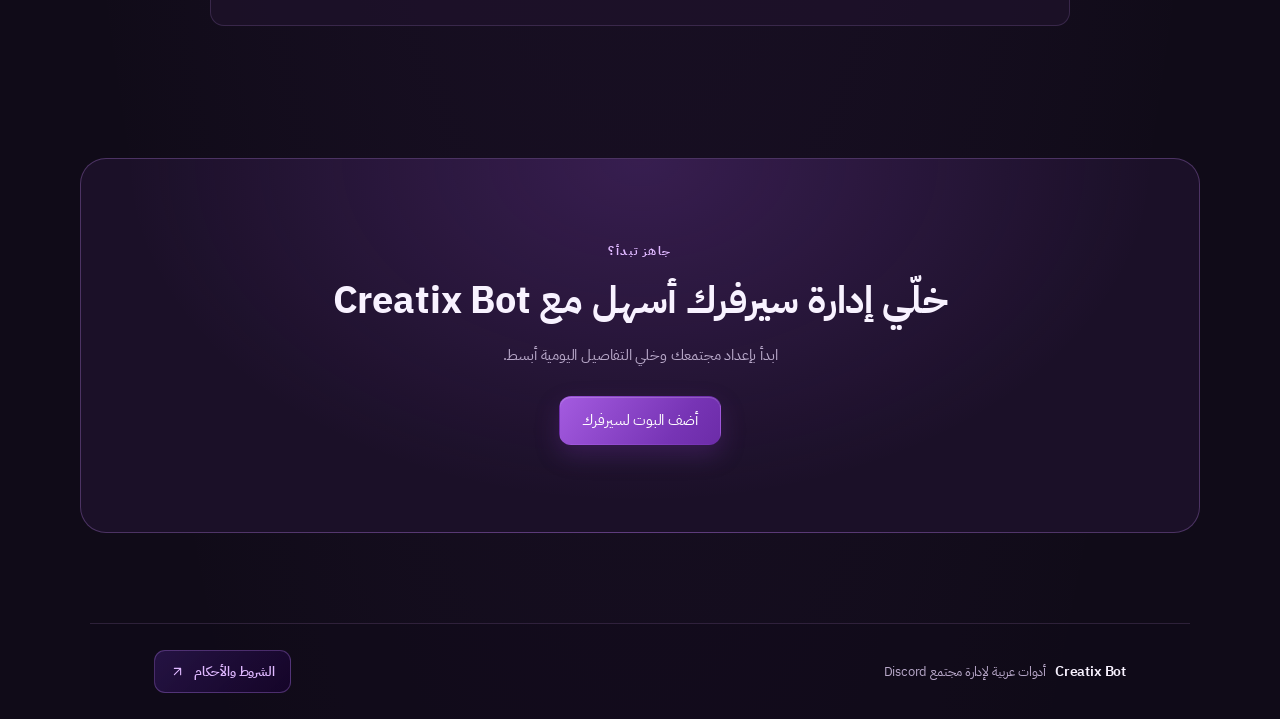
==== commit 6559e016: "Link the footer to Creatix terms and conditions" ====
--- a/index.html
+++ b/index.html
@@ -9,7 +9,25 @@
 /* base URL so relative assets and links work on /dashboard and /dashboard/ */
 (function(l){if(l.protocol==='about:')return;document.write('<base href="'+(l.hostname.endsWith('github.io')?'/'+l.pathname.split('/')[1]+'/':'/')+'">')})(window.location);
 </script>
-<title>Creatix Bot</title>
+<title>Creatix Bot | إدارة سيرفر Discord من لوحة واحدة</title>
+<meta name="description" content="Creatix Bot — بوت ديسكورد عربي للترحيب المخصص، الردود التلقائية، الرتب وأدوات الإشراف، من لوحة تحكم واحدة.">
+<meta name="theme-color" content="#10002b">
+<link rel="canonical" href="https://opaidamazed.github.io/creatix-studio/">
+<meta property="og:type" content="website">
+<meta property="og:site_name" content="Creatix Studio">
+<meta property="og:title" content="Creatix Bot — تحكم في سيرفر ديسكورد من لوحة واحدة">
+<meta property="og:description" content="ترحيب مخصص، ردود تلقائية، رتب للأعضاء وأدوات إشراف — كل إدارة سيرفرك من مكان واحد.">
+<meta property="og:url" content="https://opaidamazed.github.io/creatix-studio/">
+<meta property="og:image" content="https://opaidamazed.github.io/creatix-studio/assets/creatix-og.jpg">
+<meta property="og:image:secure_url" content="https://opaidamazed.github.io/creatix-studio/assets/creatix-og.jpg">
+<meta property="og:image:type" content="image/jpeg">
+<meta property="og:image:width" content="1200">
+<meta property="og:image:height" content="630">
+<meta property="og:image:alt" content="Creatix Bot — Discord server management with a purple futuristic brand identity">
+<meta name="twitter:card" content="summary_large_image">
+<meta name="twitter:title" content="Creatix Bot — تحكم في سيرفر ديسكورد من لوحة واحدة">
+<meta name="twitter:description" content="ترحيب مخصص، ردود تلقائية، رتب للأعضاء وأدوات إشراف — كل إدارة سيرفرك من مكان واحد.">
+<meta name="twitter:image" content="https://opaidamazed.github.io/creatix-studio/assets/creatix-og.jpg">
 <link rel="preconnect" href="https://fonts.googleapis.com">
 <link rel="preconnect" href="https://fonts.gstatic.com" crossorigin>
 <link href="https://fonts.googleapis.com/css2?family=IBM+Plex+Sans+Arabic:wght@400;500;600;700&display=swap" rel="stylesheet">
@@ -55,7 +73,7 @@
 <link rel="icon" href="assets/favicon.ico" sizes="any">
 <link rel="stylesheet" href="creatix-enhancements.css?v=4">
 <link rel="stylesheet" href="creatix-dashboard-motion.css?v=4">
-<link rel="stylesheet" href="creatix-landing.css?v=4">
+<link rel="stylesheet" href="creatix-landing.css?v=5">
 
 <style id="cx-logo">
 .logo{display:inline-flex;align-items:center;gap:8px}
@@ -166,7 +184,10 @@
 </section>
 
 <section class="final-cta"><span class="eyebrow">جاهز تبدأ؟</span><h2>خلّي إدارة سيرفرك أسهل مع Creatix Bot</h2><p>ابدأ بإعداد مجتمعك وخلي التفاصيل اليومية أبسط.</p><a class="btn p inv">أضف البوت لسيرفرك</a></section>
-<footer>Creatix Bot <span>·</span> أدوات عربية لإدارة مجتمع Discord</footer>
+<footer class="site-footer">
+  <div class="footer-brand"><strong>Creatix Bot</strong><span>أدوات عربية لإدارة مجتمع Discord</span></div>
+  <a class="footer-terms" href="https://opaidamazed.github.io/creatix-studio/terms" aria-label="قراءة الشروط والأحكام">الشروط والأحكام <svg viewBox="0 0 24 24" aria-hidden="true"><path d="M7 17 17 7M7 7h10v10"/></svg></a>
+</footer>
 </div>
 
 <div id="dash" class="dash noauth" hidden>
@@ -198,13 +219,13 @@
 <div class="welcome-toggle"><div><strong>تفعيل الترحيب</strong><small>سيتم عرض رسالة الترحيب عند دخول الأعضاء الجدد.</small></div><label class="switch"><input id="won" type="checkbox"><span></span></label></div>
 <label for="wch">الروم</label><select id="wch"></select>
 <label for="wt">العنوان</label><input id="wt">
-<label for="wx">النص (المتغيرات: {member} {server} {count})</label><textarea id="wx"></textarea>
+<label for="wx">النص (المتغيرات: [user] [userName] [memberCount] [server])</label><textarea id="wx"></textarea>
 <label for="wc">اللون</label><input id="wc" type="color">
 <label for="wi">رابط الصورة (يبدأ بـ https)</label><input id="wi" placeholder="https://...">
 <label for="wf">الفوتر</label><input id="wf">
 <div class="welcome-preview-head"><strong>معاينة الرسالة</strong><span>تتحدث تلقائيًا أثناء التعديل</span></div><div class="pv" id="pv"></div>
 <div class="welcome-save"><button class="btn p sv">حفظ التغييرات</button> <span class="st"></span></div></div>
-<aside class="welcome-aside"><div class="aside-art"><span>✦</span><strong>Creatix</strong><small>WELCOME EXPERIENCE</small></div><div class="aside-tip"><span class="tip-icon">✧</span><h3>نصائح لرسالة ترحيب مميزة</h3><p>خلّي أول انطباع عن سيرفرك واضح وودود، وعرّف العضو الجديد بالمكان.</p><ul><li>استخدم اسم السيرفر لتخصيص الرسالة.</li><li>أضف روابط مهمة مثل القوانين.</li><li>اكتب رسالة قصيرة وسهلة القراءة.</li></ul></div><div class="aside-note"><strong>المتغيرات المتاحة</strong><code>{member}</code><code>{server}</code><code>{count}</code><small>استخدمها داخل نص الترحيب لتخصيص الرسالة تلقائيًا.</small></div></aside></div></section>
+<aside class="welcome-aside"><div class="aside-art"><span>✦</span><strong>Creatix</strong><small>WELCOME EXPERIENCE</small></div><div class="aside-tip"><span class="tip-icon">✧</span><h3>نصائح لرسالة ترحيب مميزة</h3><p>خلّي أول انطباع عن سيرفرك واضح وودود، وعرّف العضو الجديد بالمكان.</p><ul><li>استخدم اسم السيرفر لتخصيص الرسالة.</li><li>أضف روابط مهمة مثل القوانين.</li><li>اكتب رسالة قصيرة وسهلة القراءة.</li></ul></div><div class="aside-note"><strong>المتغيرات المتاحة</strong><code>[user]</code><code>[userName]</code><code>[memberCount]</code><code>[server]</code><small>متوافقة أيضًا مع الصيغ القديمة: {member} و{server} و{count}.</small></div></aside></div></section>
 <section data-s="rp" hidden><div class="sec-h"><div><span class="eyebrow">التفاعل</span><h2>الرد التلقائي</h2><p class="sub">لما حد يكتب الكلمة، البوت يرد بالنص.</p></div><span class="ui-ico big a-chat"><svg viewBox="0 0 24 24" aria-hidden="true"><path d="M21 15a2 2 0 0 1-2 2H7l-4 4V5a2 2 0 0 1 2-2h14a2 2 0 0 1 2 2z"/><circle class="d1" cx="8" cy="10" r="1.1" fill="currentColor" stroke="none"/><circle class="d2" cx="12" cy="10" r="1.1" fill="currentColor" stroke="none"/><circle class="d3" cx="16" cy="10" r="1.1" fill="currentColor" stroke="none"/></svg></span></div>
 <div class="panel"><div id="rl"></div><div class="empty"><svg viewBox="0 0 24 24" aria-hidden="true"><path d="M21 15a2 2 0 0 1-2 2H7l-4 4V5a2 2 0 0 1 2-2h14a2 2 0 0 1 2 2z"/><circle cx="8" cy="10" r="1.1" fill="currentColor" stroke="none"/><circle cx="12" cy="10" r="1.1" fill="currentColor" stroke="none"/><circle cx="16" cy="10" r="1.1" fill="currentColor" stroke="none"/></svg><p>مفيش ردود لسه</p><small>ضيف أول رد وخلّي البوت يتفاعل مع الأعضاء.</small></div><button class="btn add" id="ad"><svg viewBox="0 0 24 24" aria-hidden="true"><path d="M12 5v14M5 12h14"/></svg>إضافة رد</button></div>
 <div class="sec-f"><button class="btn p sv">حفظ التغييرات</button><span class="st"></span></div></section>
@@ -254,7 +275,7 @@
 d.innerHTML='<input class="k" placeholder="الكلمة"><input class="v" placeholder="الرد"><button class="btn ic-del" type="button" aria-label="حذف الرد"><svg viewBox="0 0 24 24" aria-hidden="true"><path d="M4 7h16M10 11v6M14 11v6M6 7l1 13h10l1-13M9 7V4h6v3"/></svg></button>';
 d.querySelector('.k').value=typeof k=='string'?k:'';d.querySelector('.v').value=typeof v=='string'?v:'';
 d.querySelector('button').onclick=()=>{mark(1);d.classList.add('out');setTimeout(()=>d.remove(),180)};$('rl').appendChild(d)}
-function pv(){const f=s=>esc(s).split('{member}').join('@العضو').split('{server}').join('السيرفر').split('{count}').join('21');
+function pv(){const f=s=>{let v=esc(s);const tokens={'[user]':'@العضو','[userName]':'اسم العضو','[memberCount]':'21','[server]':'اسم السيرفر','{member}':'@العضو','{user}':'@العضو','{userName}':'اسم العضو','{memberCount}':'21','{server}':'اسم السيرفر','{count}':'21'};for(const [k,x] of Object.entries(tokens).sort((a,b)=>b[0].length-a[0].length))v=v.split(k).join(x);return v};
 const p=$('pv');p.style.borderColor=$('wc').value;
 p.innerHTML='<b>'+f($('wt').value)+'</b><div>'+f($('wx').value)+'</div>'+($('wi').value.startsWith('https://')?'<img src="'+esc($('wi').value)+'" alt="">':'')+'<small>'+f($('wf').value)+'</small>'}
 ['wt','wx','wc','wi','wf'].forEach(i=>$(i).addEventListener('input',pv));
--- a/creatix-landing.css
+++ b/creatix-landing.css
@@ -36,3 +36,15 @@
 .logo-mark{display:inline-block;flex:none;width:34px;height:34px;background:linear-gradient(120deg,#dfb8ff,#9e56dc);-webkit-mask:url(assets/CREATIX.png) center/contain no-repeat;mask:url(assets/CREATIX.png) center/contain no-repeat}
 .plate .lm{display:grid;width:86%;filter:drop-shadow(0 8px 16px rgba(20,0,50,.5))}
 .plate .lm .logo-mark{width:100%;height:auto;aspect-ratio:1;background:linear-gradient(135deg,#fff,#e0aaff 55%,#c084fc)}
+
+
+/* Legal footer link */
+.site-footer{display:flex;align-items:center;justify-content:space-between;gap:18px;max-width:1100px;margin:0 auto;padding:26px 5vw;border-top:1px solid rgba(224,170,255,.14);color:var(--mu);font-size:13px}
+.site-footer .footer-brand{display:flex;align-items:center;gap:9px;flex-wrap:wrap}
+.site-footer .footer-brand strong{color:var(--tx);font-size:14px;font-weight:600}
+.site-footer .footer-brand span{padding:0;color:var(--mu)}
+.site-footer .footer-terms{display:inline-flex;align-items:center;gap:9px;padding:9px 15px;border:1px solid rgba(192,132,252,.3);border-radius:11px;background:linear-gradient(135deg,rgba(124,58,237,.2),rgba(25,0,54,.55));color:var(--hi);font-weight:600;transition:background .2s,border-color .2s,transform .2s}
+.site-footer .footer-terms svg{width:15px;height:15px;fill:none;stroke:currentColor;stroke-width:1.8;stroke-linecap:round;stroke-linejoin:round}
+.site-footer .footer-terms:hover{border-color:var(--ac);background:rgba(124,58,237,.28);transform:translateY(-2px)}
+@media(max-width:620px){.site-footer{justify-content:center;flex-direction:column;text-align:center;padding:24px 18px}.site-footer .footer-brand{justify-content:center}}
+@media(prefers-reduced-motion:reduce){.site-footer .footer-terms{transition:none}}
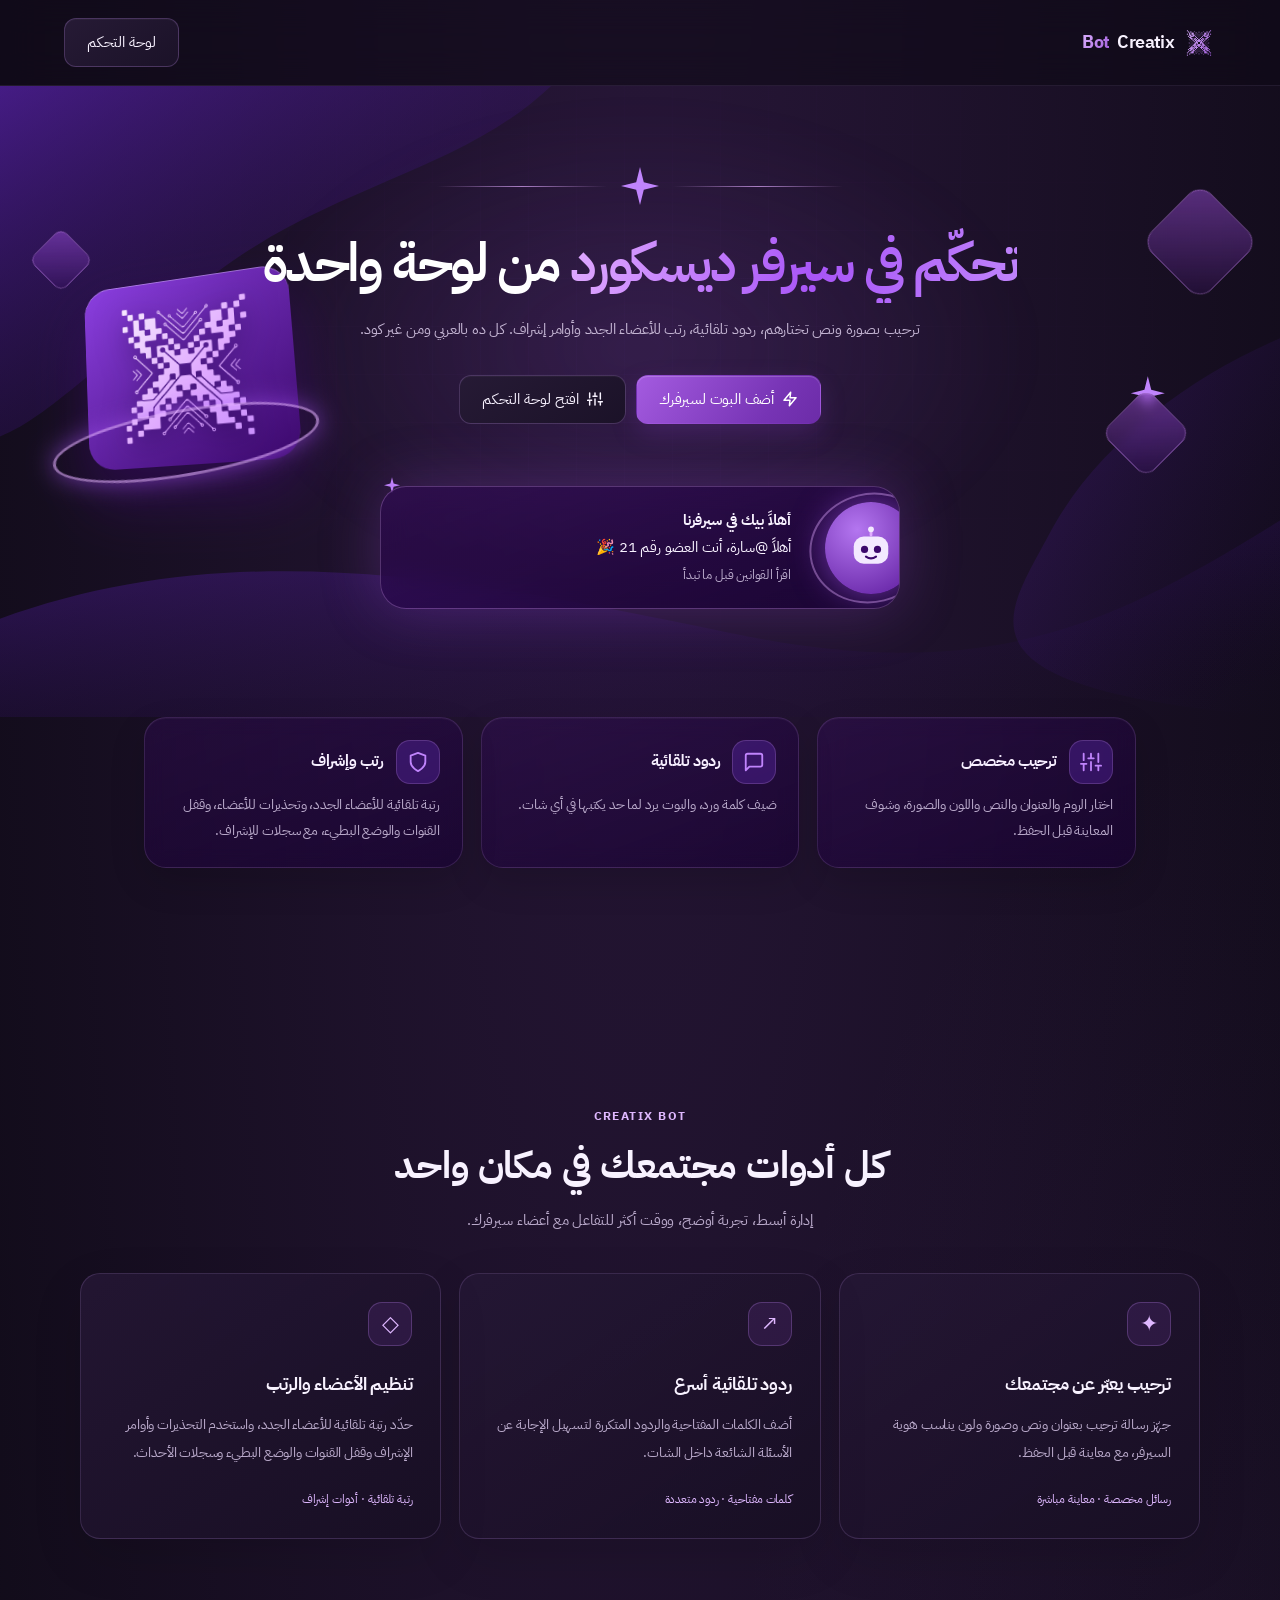
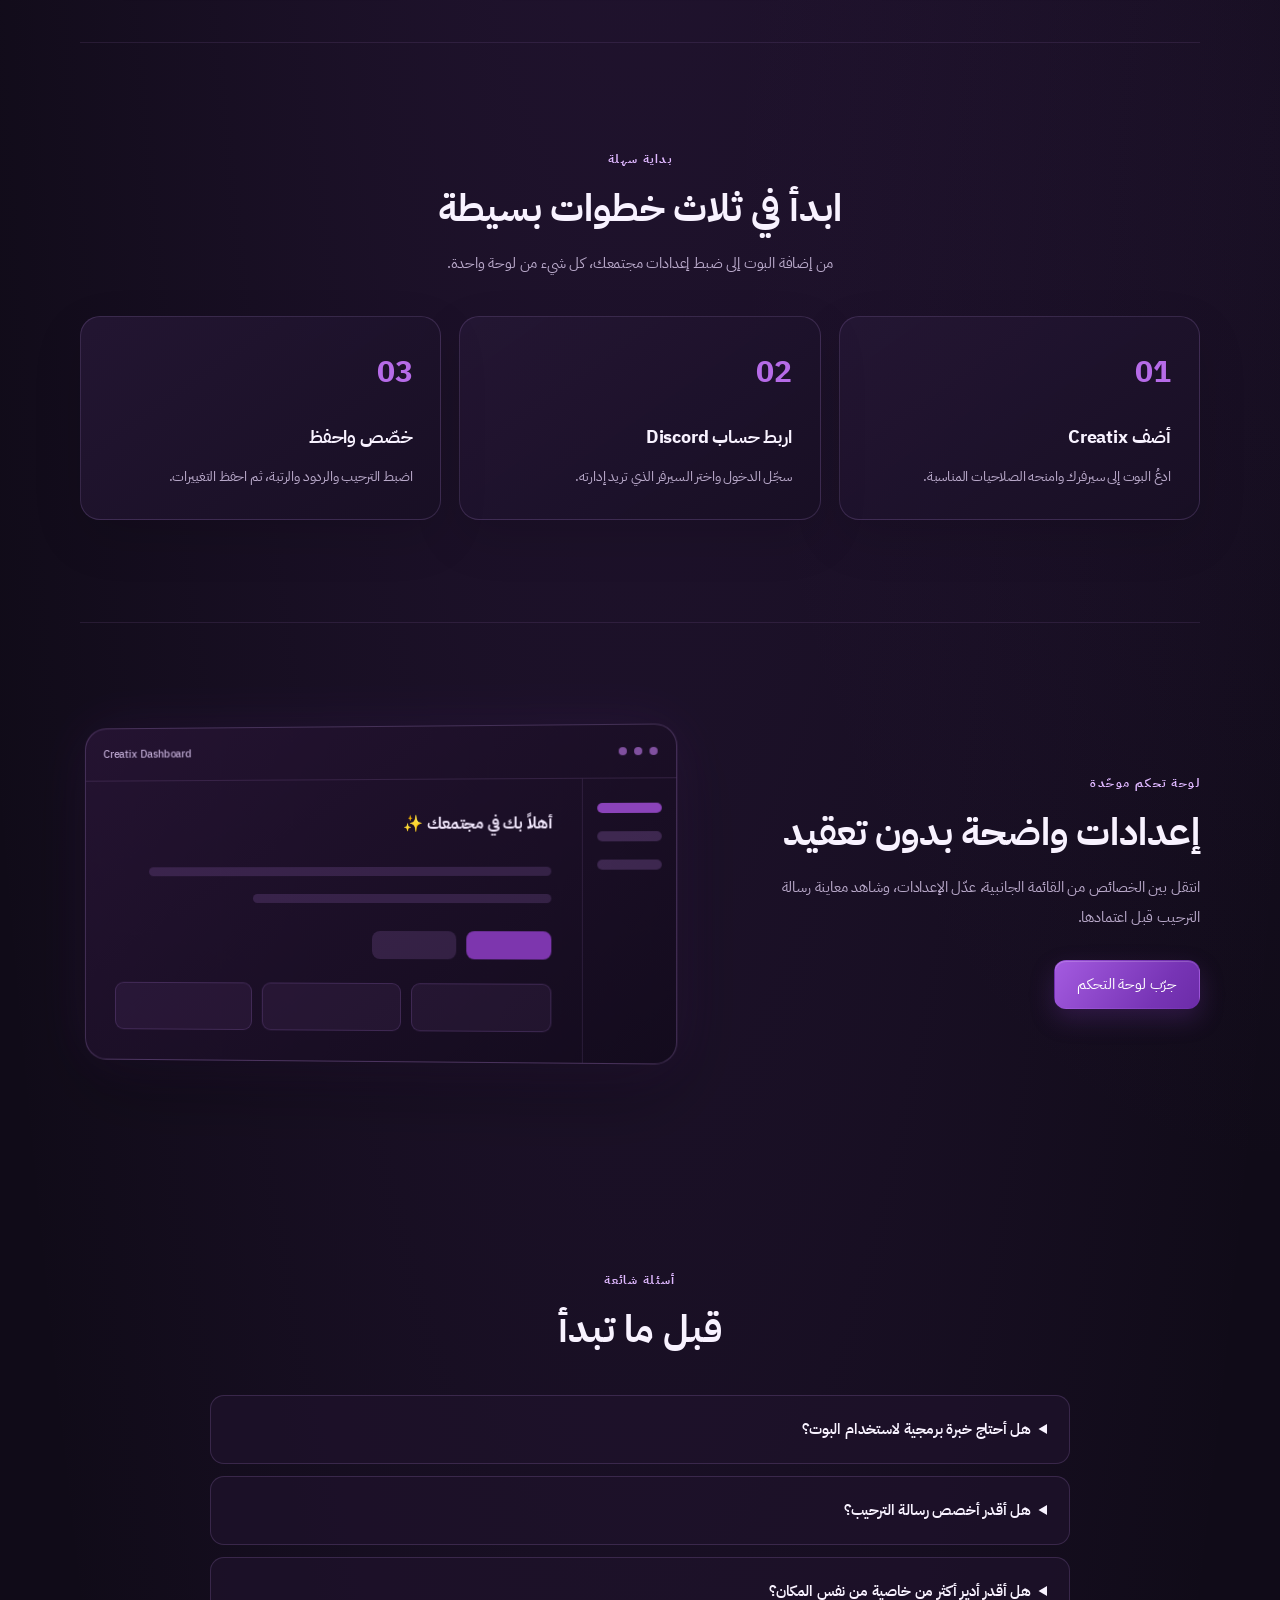
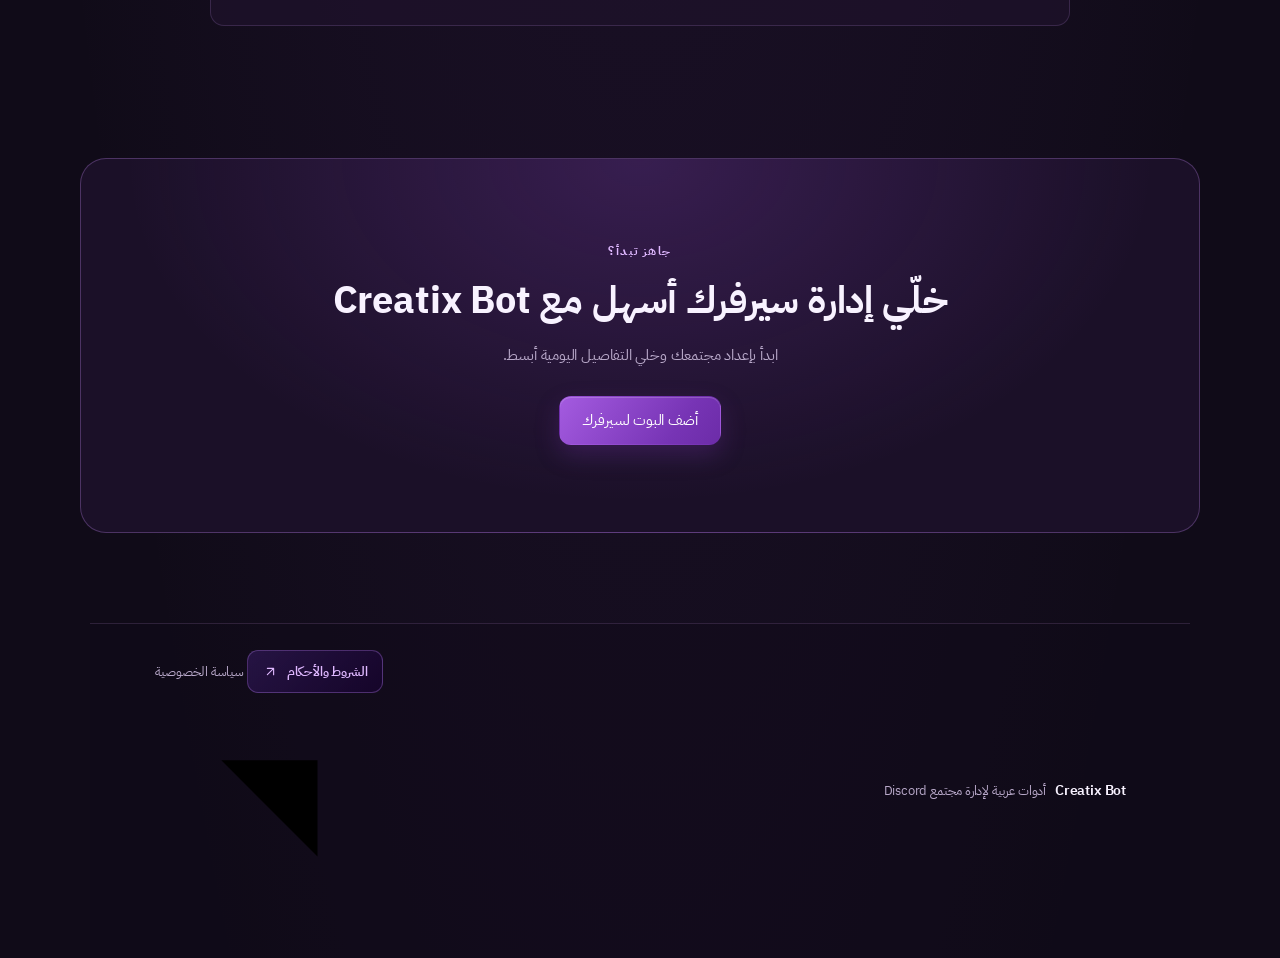
==== commit 064518a0: "Add privacy policy link to Creatix landing footer" ====
--- a/index.html
+++ b/index.html
@@ -73,7 +73,7 @@
 <link rel="icon" href="assets/favicon.ico" sizes="any">
 <link rel="stylesheet" href="creatix-enhancements.css?v=4">
 <link rel="stylesheet" href="creatix-dashboard-motion.css?v=4">
-<link rel="stylesheet" href="creatix-landing.css?v=5">
+<link rel="stylesheet" href="creatix-landing.css?v=6">
 
 <style id="cx-logo">
 .logo{display:inline-flex;align-items:center;gap:8px}
@@ -186,7 +186,10 @@
 <section class="final-cta"><span class="eyebrow">جاهز تبدأ؟</span><h2>خلّي إدارة سيرفرك أسهل مع Creatix Bot</h2><p>ابدأ بإعداد مجتمعك وخلي التفاصيل اليومية أبسط.</p><a class="btn p inv">أضف البوت لسيرفرك</a></section>
 <footer class="site-footer">
   <div class="footer-brand"><strong>Creatix Bot</strong><span>أدوات عربية لإدارة مجتمع Discord</span></div>
-  <a class="footer-terms" href="https://opaidamazed.github.io/creatix-studio/terms" aria-label="قراءة الشروط والأحكام">الشروط والأحكام <svg viewBox="0 0 24 24" aria-hidden="true"><path d="M7 17 17 7M7 7h10v10"/></svg></a>
+  <nav class="footer-legal" aria-label="الصفحات القانونية">
+    <a class="footer-terms" href="https://opaidamazed.github.io/creatix-studio/terms" aria-label="قراءة الشروط والأحكام">الشروط والأحكام <svg viewBox="0 0 24 24" aria-hidden="true"><path d="M7 17 17 7M7 7h10v10"/></svg></a>
+    <a class="footer-privacy" href="https://opaidamazed.github.io/creatix-studio/privacy" aria-label="قراءة سياسة الخصوصية">سياسة الخصوصية <svg viewBox="0 0 24 24" aria-hidden="true"><path d="M7 17 17 7M7 7h10v10"/></svg></a>
+  </nav>
 </footer>
 </div>
 
